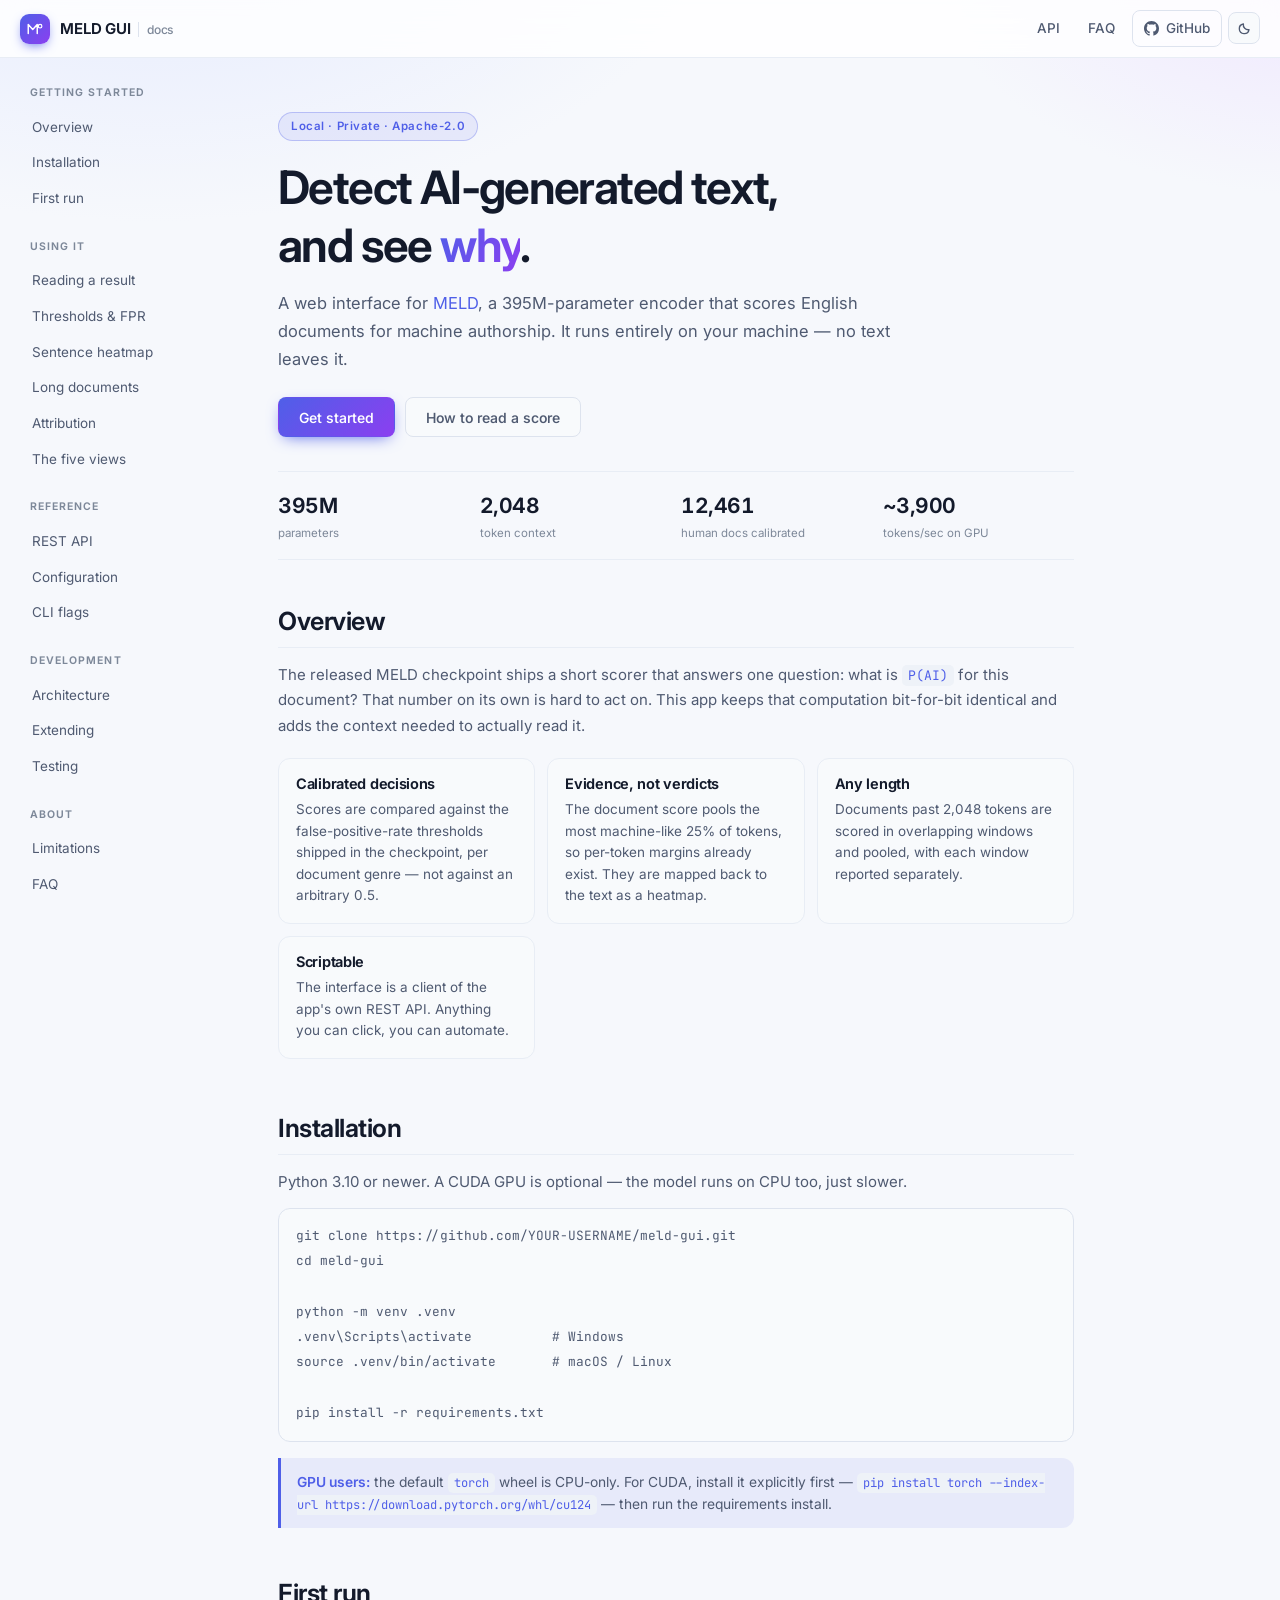
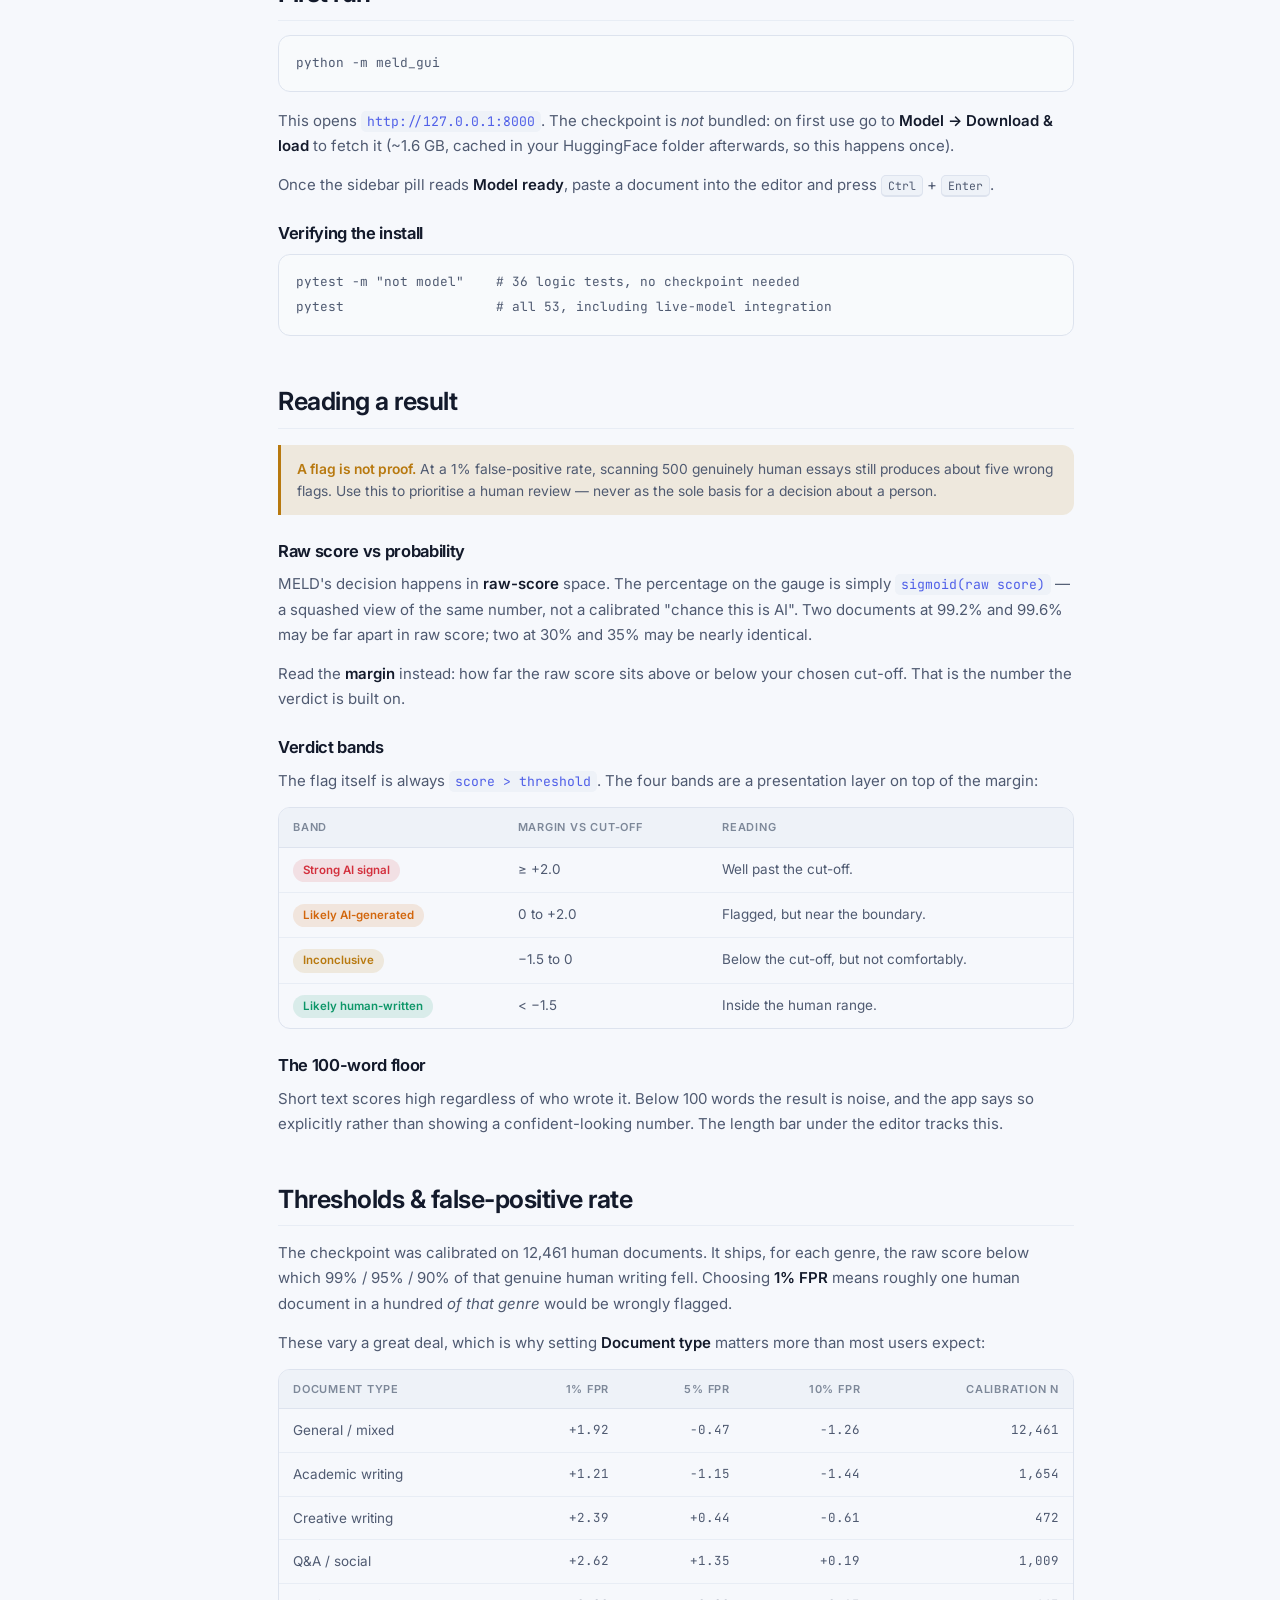
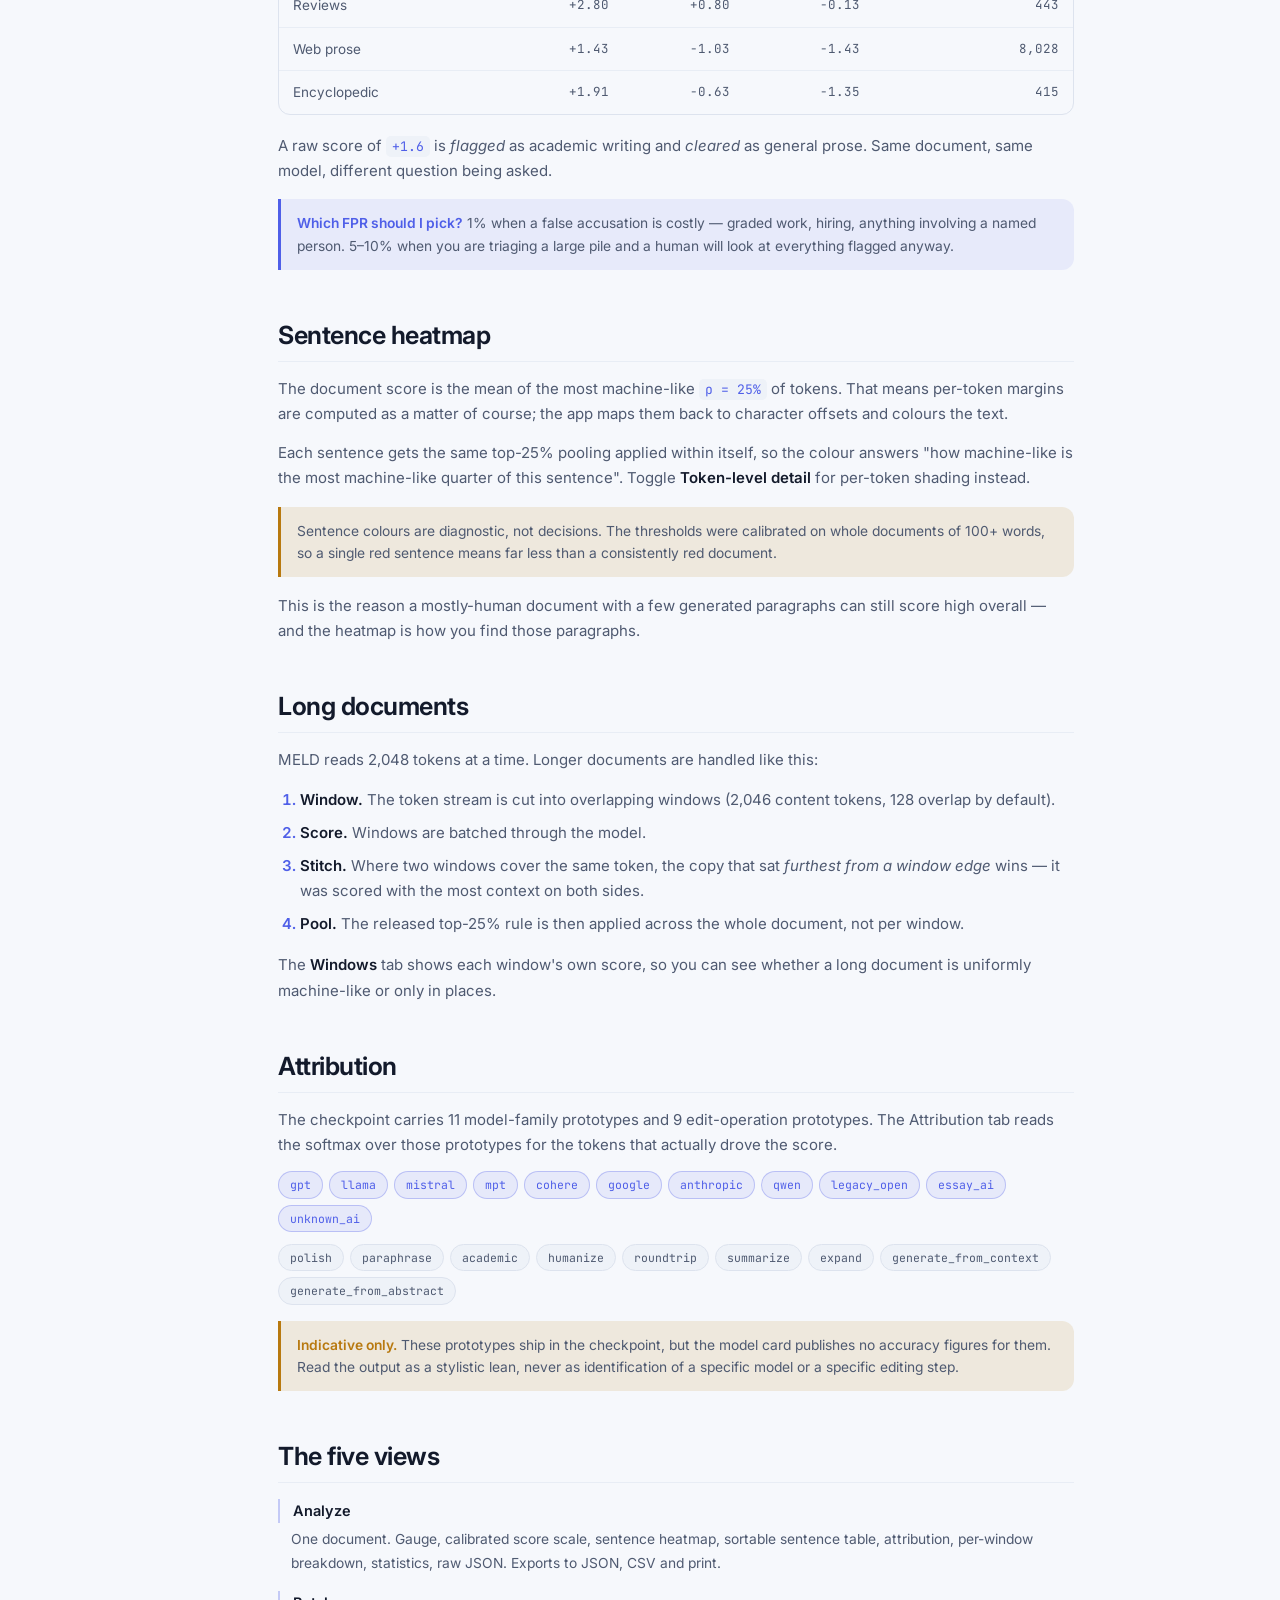
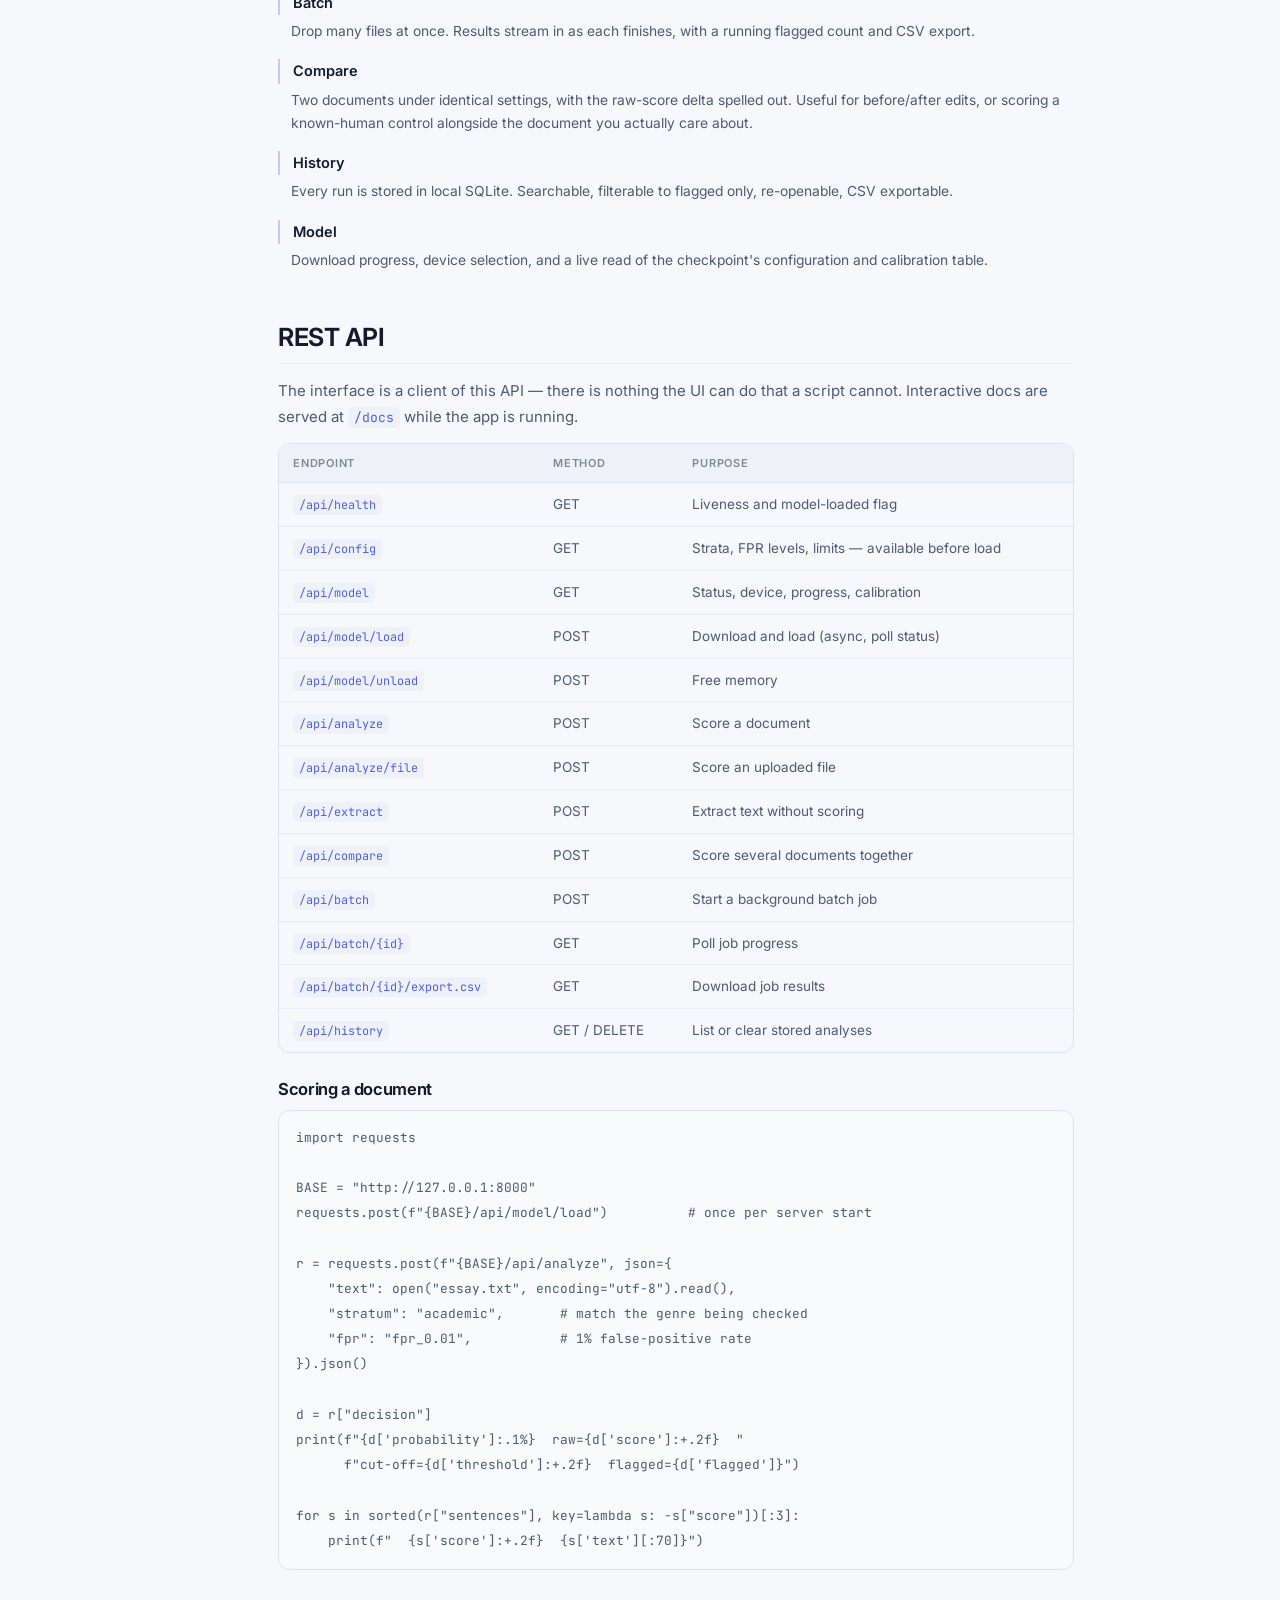
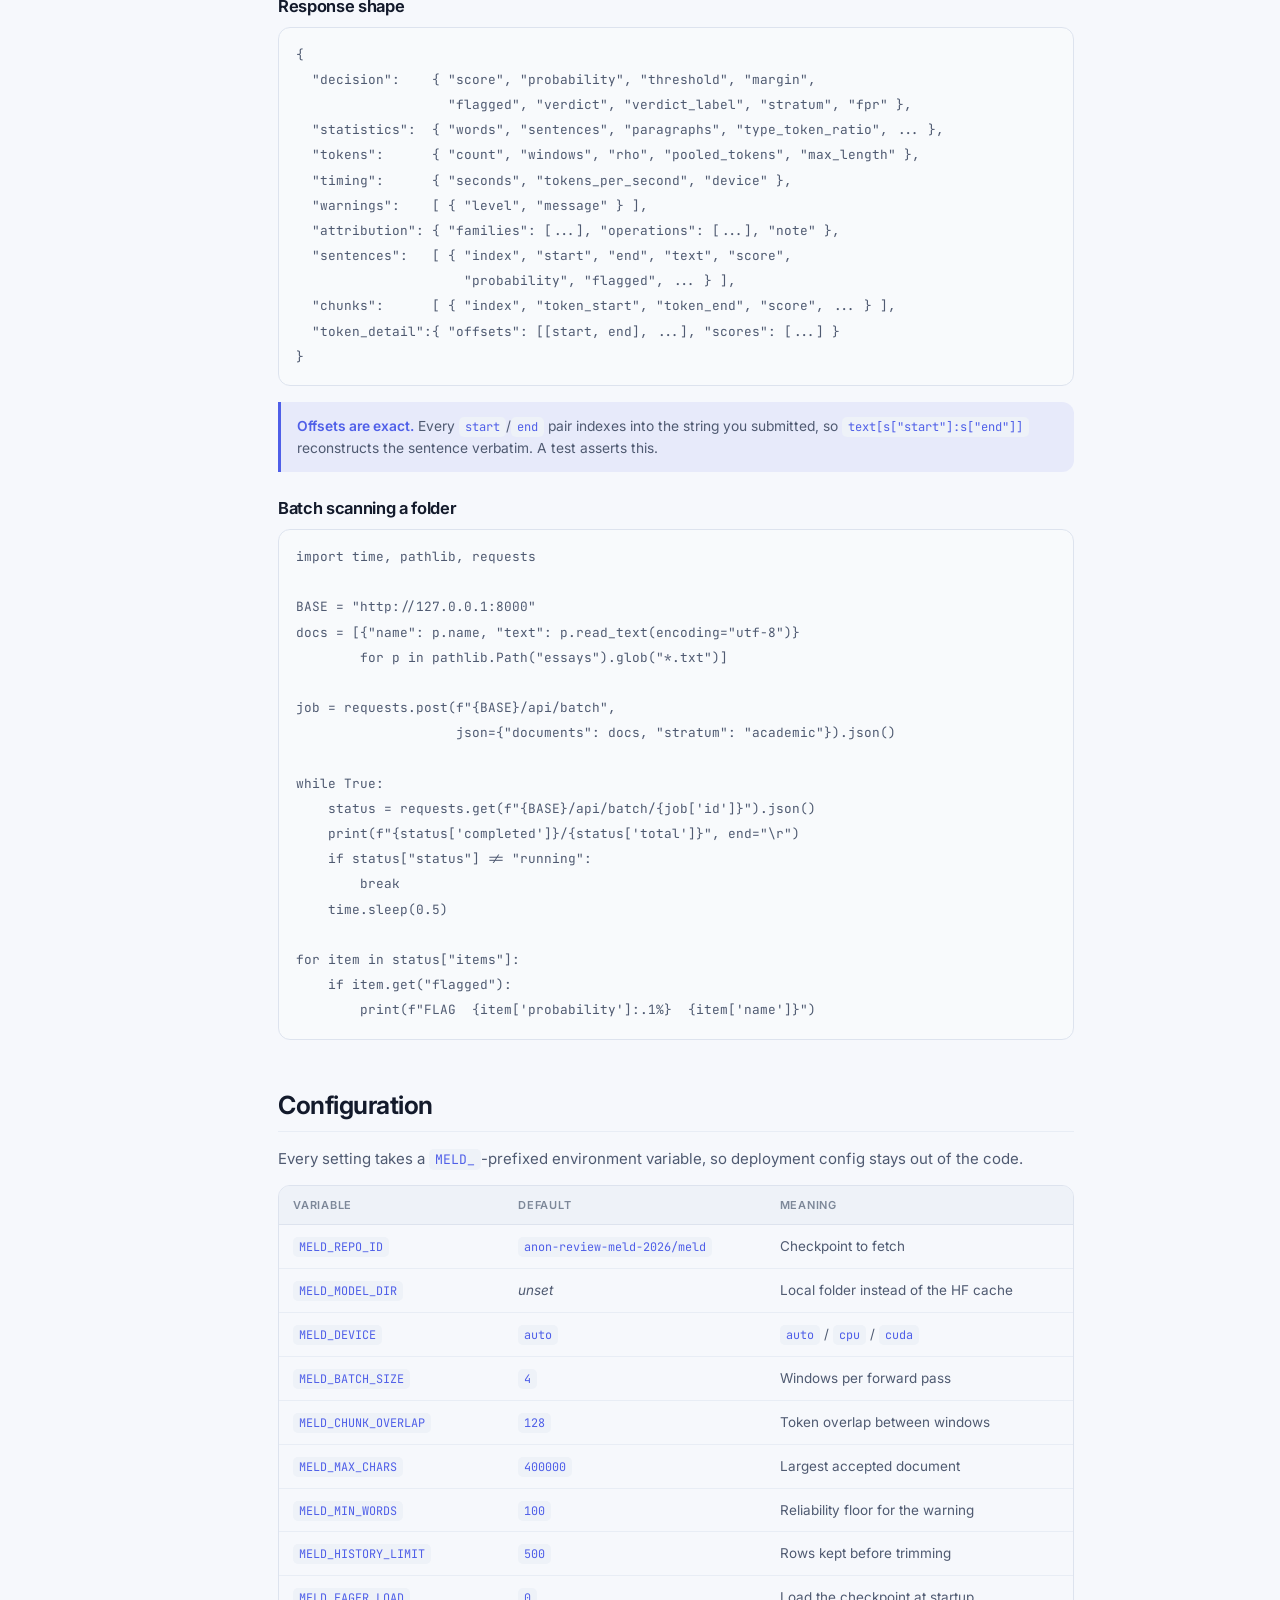
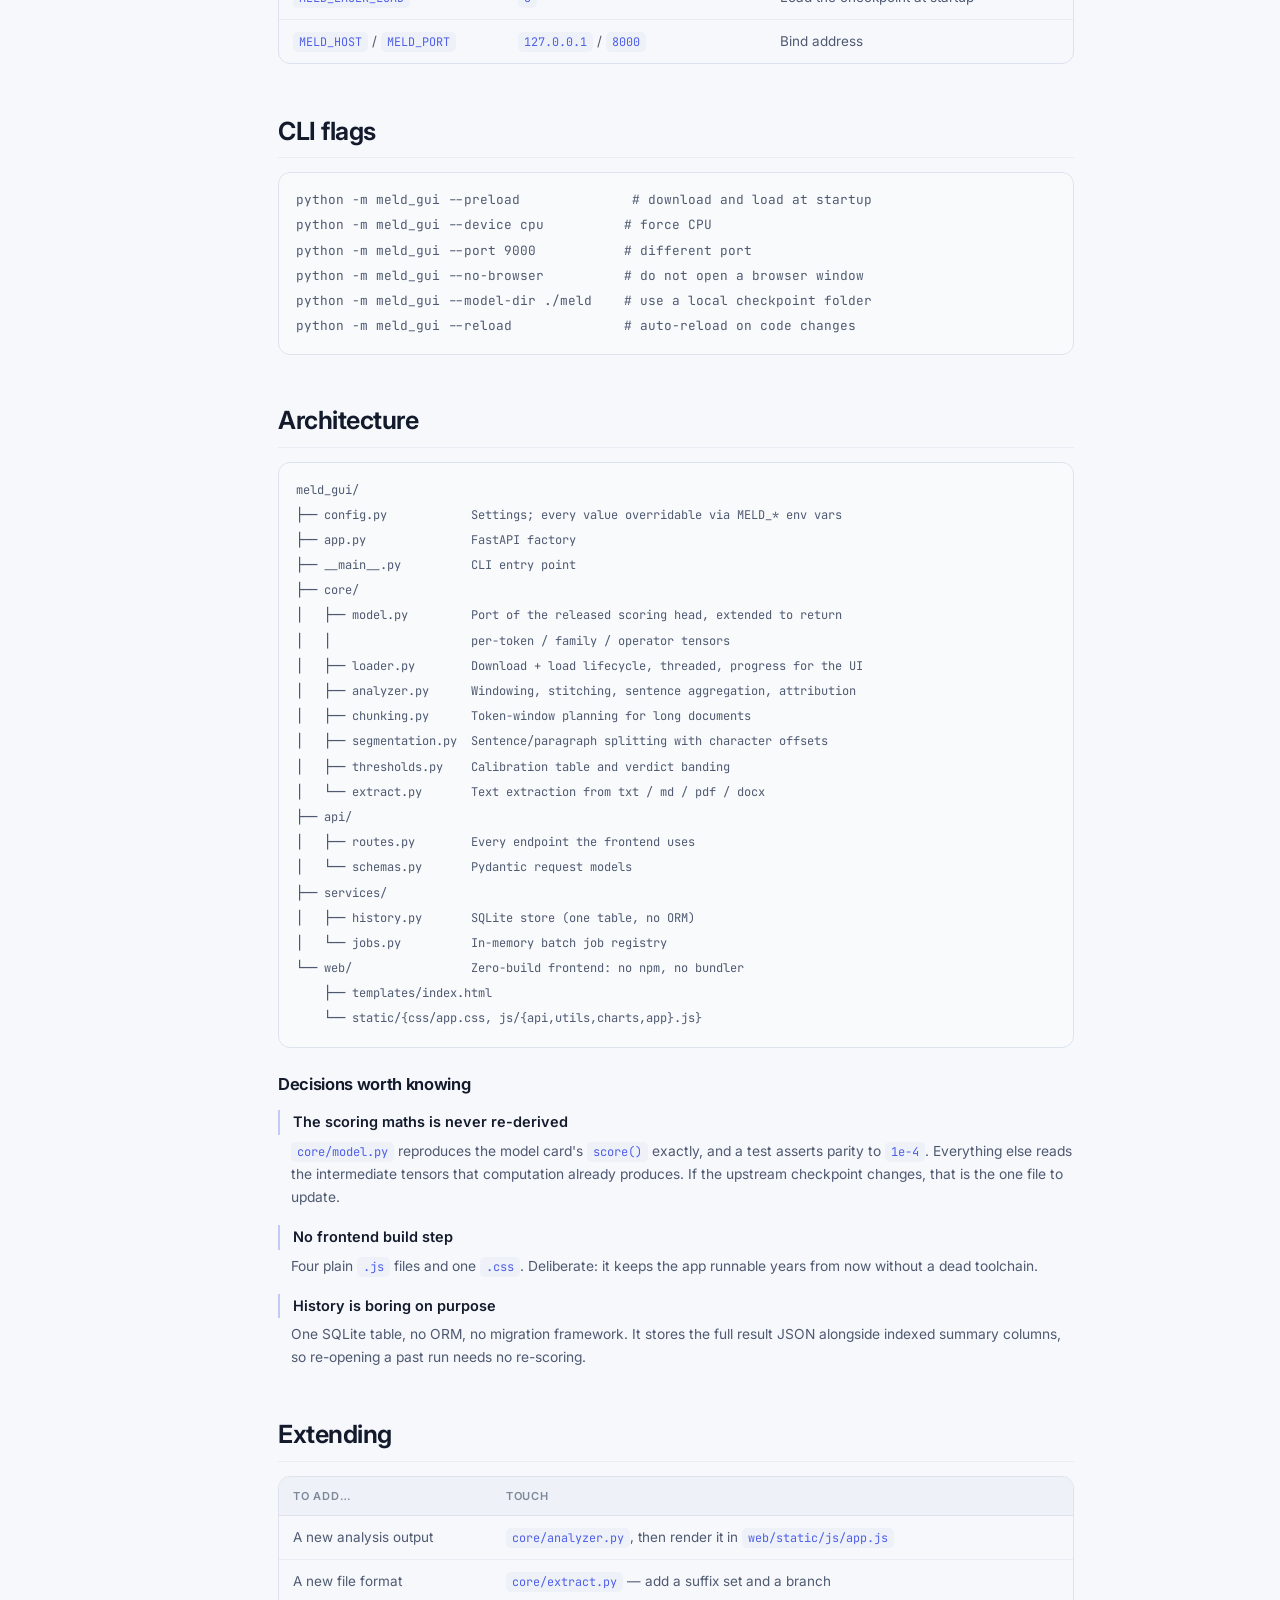
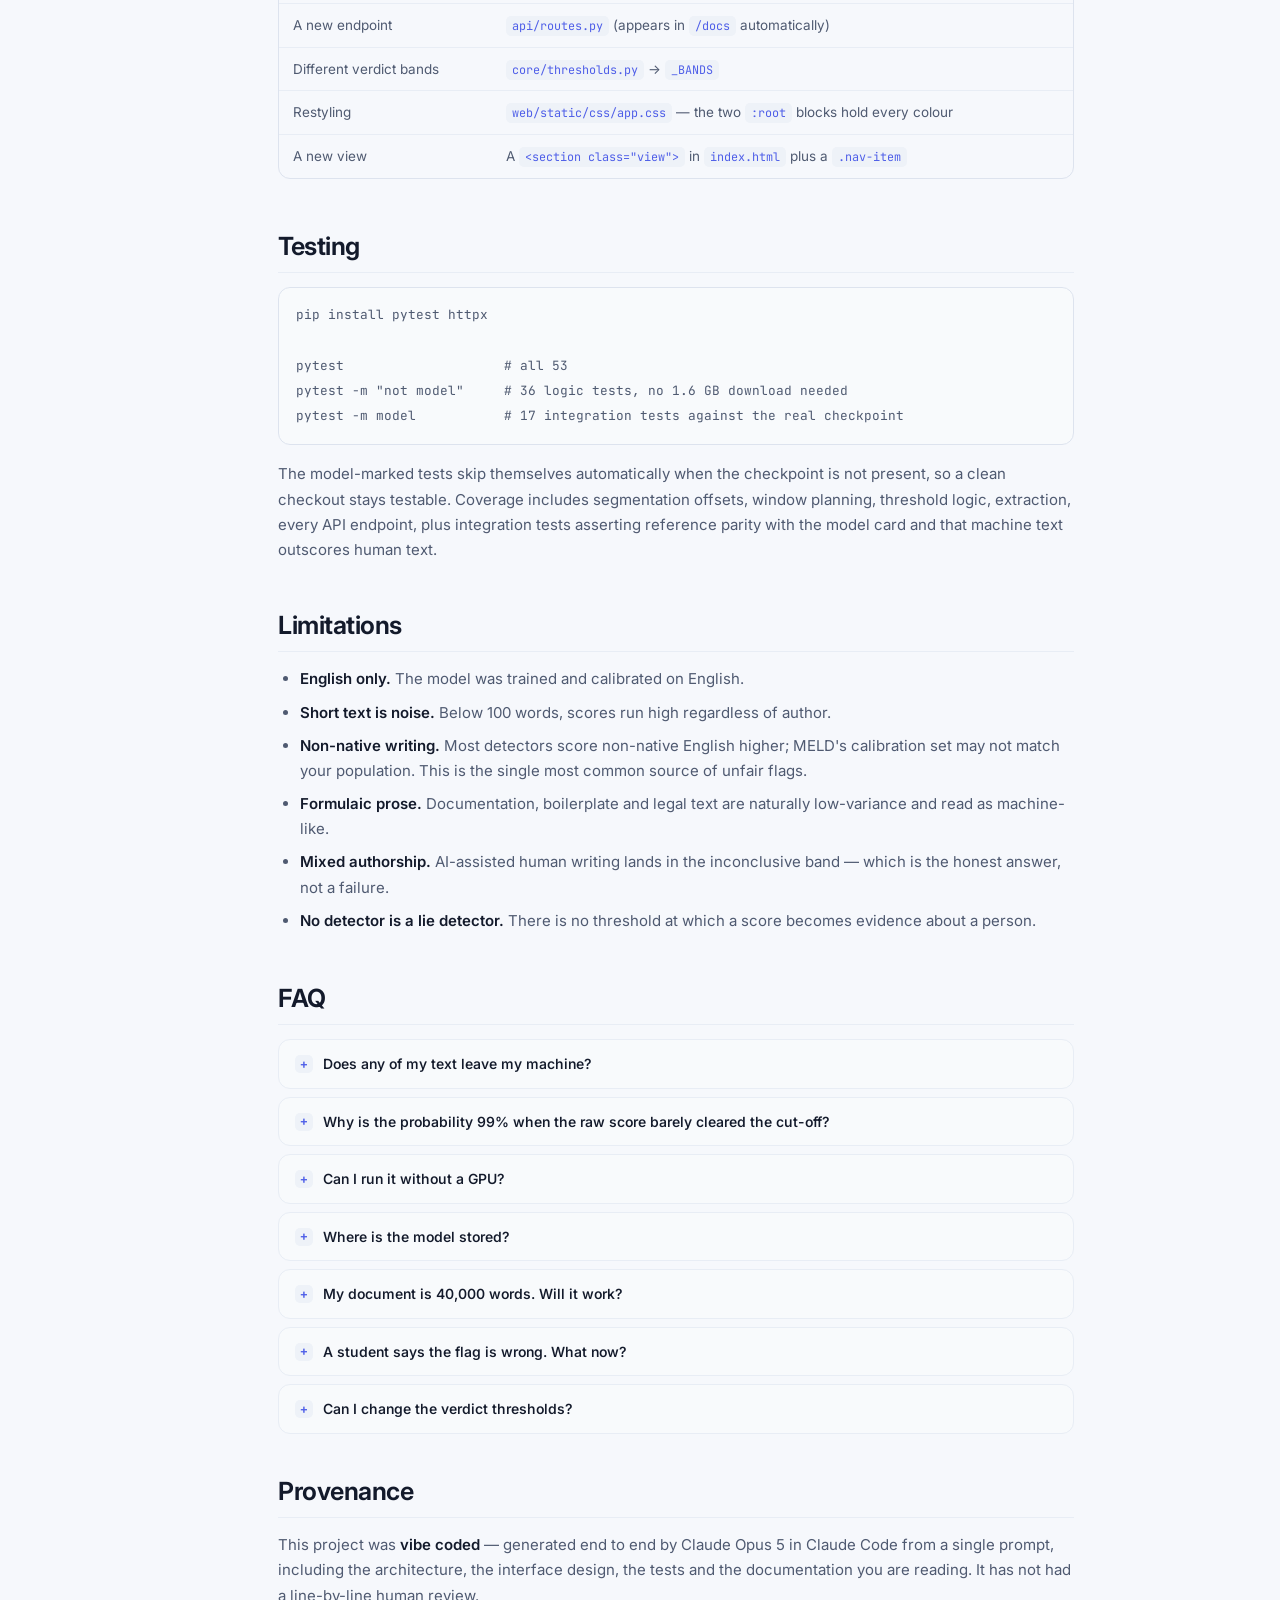
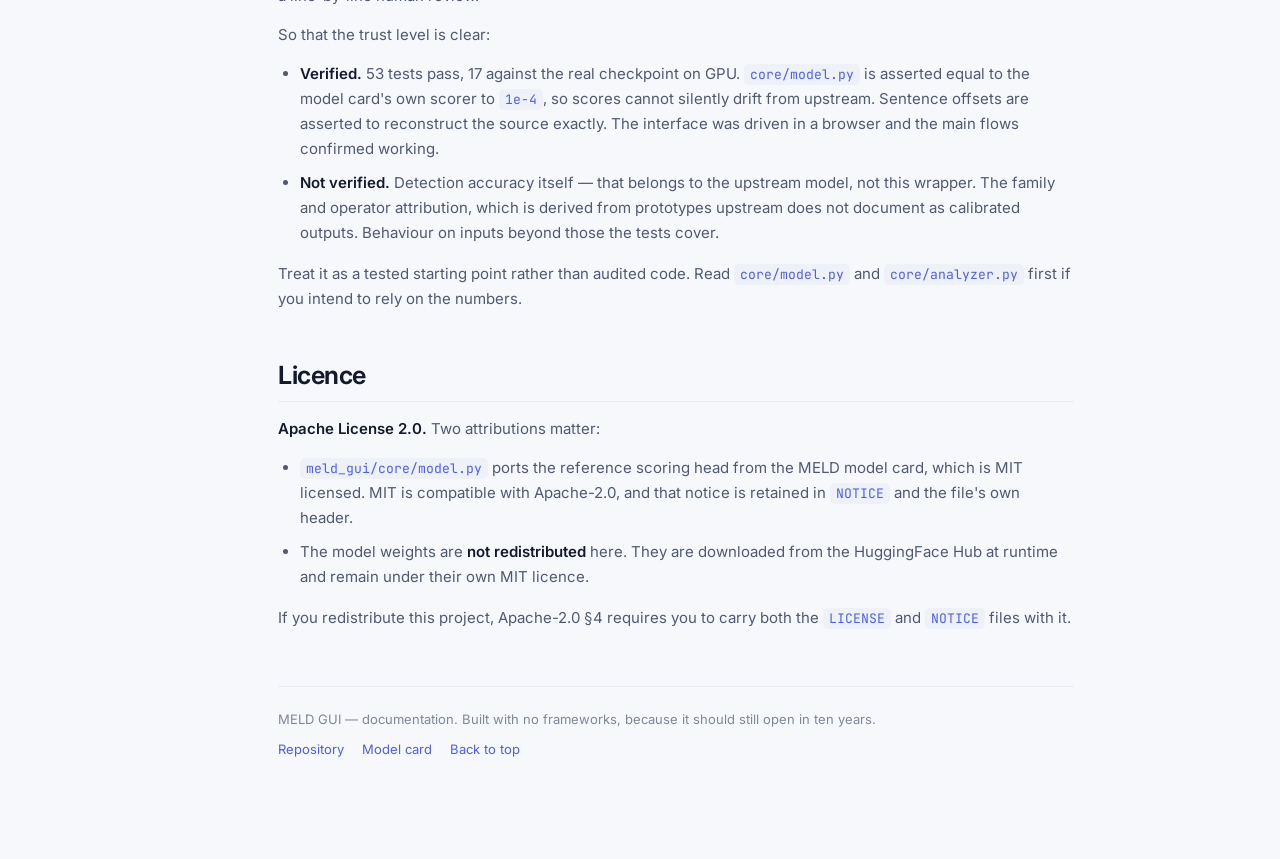
==== docs/index.html @ 81d08c48 "Added GitHub pages." ====
<!DOCTYPE html>
<html lang="en" data-theme="dark">
<head>
<meta charset="utf-8">
<meta name="viewport" content="width=device-width, initial-scale=1">
<title>MELD GUI — documentation</title>
<meta name="description" content="Documentation for MELD GUI, a local web interface for the MELD AI-generated text detector: calibrated thresholds, sentence heatmaps, batch scanning and a REST API.">
<meta property="og:title" content="MELD GUI — documentation">
<meta property="og:description" content="A local web interface for the MELD AI-generated text detector.">
<meta property="og:type" content="website">
<link rel="preconnect" href="https://fonts.googleapis.com">
<link rel="preconnect" href="https://fonts.gstatic.com" crossorigin>
<link href="https://fonts.googleapis.com/css2?family=Inter:wght@400;500;600;700&family=JetBrains+Mono:wght@400;500&display=swap" rel="stylesheet">
<link rel="stylesheet" href="assets/css/docs.css">
<link rel="icon" href="data:image/svg+xml,<svg xmlns='http://www.w3.org/2000/svg' viewBox='0 0 100 100'><text y='.9em' font-size='90'>&#129517;</text></svg>">
</head>
<body>

<a class="skip" href="#main">Skip to content</a>

<header class="topbar">
  <button class="burger" id="burger" aria-label="Toggle navigation">
    <svg viewBox="0 0 20 20"><path d="M3 6h14M3 10h14M3 14h14"/></svg>
  </button>
  <a class="logo" href="#top">
    <span class="logo-mark">
      <svg viewBox="0 0 32 32"><path d="M4 24V8l8 9 8-9v16" stroke-width="2.6"/><circle cx="25" cy="11" r="3.2" stroke-width="2.2"/></svg>
    </span>
    <span class="logo-text">MELD GUI<em>docs</em></span>
  </a>
  <div class="topbar-right">
    <a class="ghost-link" href="#api">API</a>
    <a class="ghost-link" href="#faq">FAQ</a>
    <a class="ghost-link repo" href="https://github.com/CoffeeMethod/meld-gui" target="_blank" rel="noopener">
      <svg viewBox="0 0 16 16" class="gh"><path d="M8 0C3.58 0 0 3.58 0 8c0 3.54 2.29 6.53 5.47 7.59.4.07.55-.17.55-.38 0-.19-.01-.82-.01-1.49-2.01.37-2.53-.49-2.69-.94-.09-.23-.48-.94-.82-1.13-.28-.15-.68-.52-.01-.53.63-.01 1.08.58 1.23.82.72 1.21 1.87.87 2.33.66.07-.52.28-.87.51-1.07-1.78-.2-3.64-.89-3.64-3.95 0-.87.31-1.59.82-2.15-.08-.2-.36-1.02.08-2.12 0 0 .67-.21 2.2.82.64-.18 1.32-.27 2-.27s1.36.09 2 .27c1.53-1.04 2.2-.82 2.2-.82.44 1.1.16 1.92.08 2.12.51.56.82 1.27.82 2.15 0 3.07-1.87 3.75-3.65 3.95.29.25.54.73.54 1.48 0 1.07-.01 1.93-.01 2.2 0 .21.15.46.55.38A8.01 8.01 0 0 0 16 8c0-4.42-3.58-8-8-8z"/></svg>
      GitHub
    </a>
    <button class="icon-btn" id="themeToggle" aria-label="Toggle theme">
      <svg viewBox="0 0 20 20"><path d="M16 11.5A6.5 6.5 0 0 1 8.5 4a6.5 6.5 0 1 0 7.5 7.5z"/></svg>
    </button>
  </div>
</header>

<div class="shell">

  <!-- ─────────────────────────── sidebar ─────────────────────────── -->
  <nav class="sidenav" id="sidenav" aria-label="Documentation">
    <div class="nav-group">
      <span class="nav-title">Getting started</span>
      <a href="#overview">Overview</a>
      <a href="#install">Installation</a>
      <a href="#first-run">First run</a>
    </div>
    <div class="nav-group">
      <span class="nav-title">Using it</span>
      <a href="#interpreting">Reading a result</a>
      <a href="#thresholds">Thresholds &amp; FPR</a>
      <a href="#heatmap">Sentence heatmap</a>
      <a href="#long-documents">Long documents</a>
      <a href="#attribution">Attribution</a>
      <a href="#views">The five views</a>
    </div>
    <div class="nav-group">
      <span class="nav-title">Reference</span>
      <a href="#api">REST API</a>
      <a href="#config">Configuration</a>
      <a href="#cli">CLI flags</a>
    </div>
    <div class="nav-group">
      <span class="nav-title">Development</span>
      <a href="#architecture">Architecture</a>
      <a href="#extending">Extending</a>
      <a href="#testing">Testing</a>
    </div>
    <div class="nav-group">
      <span class="nav-title">About</span>
      <a href="#limitations">Limitations</a>
      <a href="#faq">FAQ</a>
      <a href="#provenance">Provenance</a>
      <a href="#licence">Licence</a>
    </div>
  </nav>
  <div class="scrim" id="scrim"></div>

  <!-- ─────────────────────────── content ─────────────────────────── -->
  <main class="content" id="main">

    <section class="hero" id="top">
      <span class="eyebrow">Local · Private · Apache-2.0</span>
      <h1>Detect AI-generated text,<br>and see <em>why</em>.</h1>
      <p class="lede">
        A web interface for <a href="https://huggingface.co/anon-review-meld-2026/meld" target="_blank" rel="noopener">MELD</a>,
        a 395M-parameter encoder that scores English documents for machine authorship.
        It runs entirely on your machine — no text leaves it.
      </p>
      <div class="hero-actions">
        <a class="btn btn-primary" href="#install">Get started</a>
        <a class="btn btn-ghost" href="#interpreting">How to read a score</a>
      </div>
      <div class="hero-stats">
        <div><strong>395M</strong><span>parameters</span></div>
        <div><strong>2,048</strong><span>token context</span></div>
        <div><strong>12,461</strong><span>human docs calibrated</span></div>
        <div><strong>~3,900</strong><span>tokens/sec on GPU</span></div>
      </div>
    </section>

    <!-- OVERVIEW -->
    <section id="overview">
      <h2>Overview</h2>
      <p>
        The released MELD checkpoint ships a short scorer that answers one question:
        what is <code>P(AI)</code> for this document? That number on its own is hard to
        act on. This app keeps that computation bit-for-bit identical and adds the
        context needed to actually read it.
      </p>

      <div class="cards">
        <div class="card">
          <h3>Calibrated decisions</h3>
          <p>Scores are compared against the false-positive-rate thresholds shipped in
          the checkpoint, per document genre — not against an arbitrary 0.5.</p>
        </div>
        <div class="card">
          <h3>Evidence, not verdicts</h3>
          <p>The document score pools the most machine-like 25% of tokens, so per-token
          margins already exist. They are mapped back to the text as a heatmap.</p>
        </div>
        <div class="card">
          <h3>Any length</h3>
          <p>Documents past 2,048 tokens are scored in overlapping windows and pooled,
          with each window reported separately.</p>
        </div>
        <div class="card">
          <h3>Scriptable</h3>
          <p>The interface is a client of the app's own REST API. Anything you can click,
          you can automate.</p>
        </div>
      </div>
    </section>

    <!-- INSTALL -->
    <section id="install">
      <h2>Installation</h2>
      <p>Python 3.10 or newer. A CUDA GPU is optional — the model runs on CPU too, just
      slower.</p>

      <pre><code>git clone https://github.com/YOUR-USERNAME/meld-gui.git
cd meld-gui

python -m venv .venv
.venv\Scripts\activate          # Windows
source .venv/bin/activate       # macOS / Linux

pip install -r requirements.txt</code></pre>

      <div class="callout callout-info">
        <strong>GPU users:</strong> the default <code>torch</code> wheel is CPU-only.
        For CUDA, install it explicitly first —
        <code>pip install torch --index-url https://download.pytorch.org/whl/cu124</code>
        — then run the requirements install.
      </div>
    </section>

    <!-- FIRST RUN -->
    <section id="first-run">
      <h2>First run</h2>
      <pre><code>python -m meld_gui</code></pre>
      <p>
        This opens <code>http://127.0.0.1:8000</code>. The checkpoint is
        <em>not</em> bundled: on first use go to <strong>Model → Download &amp; load</strong>
        to fetch it (~1.6&nbsp;GB, cached in your HuggingFace folder afterwards, so this
        happens once).
      </p>
      <p>Once the sidebar pill reads <strong>Model ready</strong>, paste a document into
      the editor and press <kbd>Ctrl</kbd>&nbsp;+&nbsp;<kbd>Enter</kbd>.</p>

      <h3>Verifying the install</h3>
      <pre><code>pytest -m "not model"    # 36 logic tests, no checkpoint needed
pytest                   # all 53, including live-model integration</code></pre>
    </section>

    <!-- INTERPRETING -->
    <section id="interpreting">
      <h2>Reading a result</h2>

      <div class="callout callout-warn">
        <strong>A flag is not proof.</strong> At a 1% false-positive rate, scanning 500
        genuinely human essays still produces about five wrong flags. Use this to
        prioritise a human review — never as the sole basis for a decision about a person.
      </div>

      <h3>Raw score vs probability</h3>
      <p>
        MELD's decision happens in <strong>raw-score</strong> space. The percentage on the
        gauge is simply <code>sigmoid(raw score)</code> — a squashed view of the same
        number, not a calibrated "chance this is AI". Two documents at 99.2% and 99.6%
        may be far apart in raw score; two at 30% and 35% may be nearly identical.
      </p>
      <p>Read the <strong>margin</strong> instead: how far the raw score sits above or
      below your chosen cut-off. That is the number the verdict is built on.</p>

      <h3>Verdict bands</h3>
      <p>The flag itself is always <code>score &gt; threshold</code>. The four bands are a
      presentation layer on top of the margin:</p>
      <div class="table-wrap">
        <table>
          <thead><tr><th>Band</th><th>Margin vs cut-off</th><th>Reading</th></tr></thead>
          <tbody>
            <tr><td><span class="pill pill-ai">Strong AI signal</span></td><td>≥ +2.0</td><td>Well past the cut-off.</td></tr>
            <tr><td><span class="pill pill-likely">Likely AI-generated</span></td><td>0 to +2.0</td><td>Flagged, but near the boundary.</td></tr>
            <tr><td><span class="pill pill-uncertain">Inconclusive</span></td><td>−1.5 to 0</td><td>Below the cut-off, but not comfortably.</td></tr>
            <tr><td><span class="pill pill-human">Likely human-written</span></td><td>&lt; −1.5</td><td>Inside the human range.</td></tr>
          </tbody>
        </table>
      </div>

      <h3>The 100-word floor</h3>
      <p>
        Short text scores high regardless of who wrote it. Below 100 words the result is
        noise, and the app says so explicitly rather than showing a confident-looking
        number. The length bar under the editor tracks this.
      </p>
    </section>

    <!-- THRESHOLDS -->
    <section id="thresholds">
      <h2>Thresholds &amp; false-positive rate</h2>
      <p>
        The checkpoint was calibrated on 12,461 human documents. It ships, for each genre,
        the raw score below which 99% / 95% / 90% of that genuine human writing fell.
        Choosing <strong>1% FPR</strong> means roughly one human document in a hundred
        <em>of that genre</em> would be wrongly flagged.
      </p>
      <p>These vary a great deal, which is why setting <strong>Document type</strong>
      matters more than most users expect:</p>

      <div class="table-wrap">
        <table class="num">
          <thead><tr><th>Document type</th><th>1% FPR</th><th>5% FPR</th><th>10% FPR</th><th>Calibration n</th></tr></thead>
          <tbody>
            <tr><td>General / mixed</td><td>+1.92</td><td>−0.47</td><td>−1.26</td><td>12,461</td></tr>
            <tr><td>Academic writing</td><td>+1.21</td><td>−1.15</td><td>−1.44</td><td>1,654</td></tr>
            <tr><td>Creative writing</td><td>+2.39</td><td>+0.44</td><td>−0.61</td><td>472</td></tr>
            <tr><td>Q&amp;A / social</td><td>+2.62</td><td>+1.35</td><td>+0.19</td><td>1,009</td></tr>
            <tr><td>Reviews</td><td>+2.80</td><td>+0.80</td><td>−0.13</td><td>443</td></tr>
            <tr><td>Web prose</td><td>+1.43</td><td>−1.03</td><td>−1.43</td><td>8,028</td></tr>
            <tr><td>Encyclopedic</td><td>+1.91</td><td>−0.63</td><td>−1.35</td><td>415</td></tr>
          </tbody>
        </table>
      </div>

      <p>
        A raw score of <code>+1.6</code> is <em>flagged</em> as academic writing and
        <em>cleared</em> as general prose. Same document, same model, different question
        being asked.
      </p>

      <div class="callout callout-info">
        <strong>Which FPR should I pick?</strong> 1% when a false accusation is costly —
        graded work, hiring, anything involving a named person. 5–10% when you are
        triaging a large pile and a human will look at everything flagged anyway.
      </div>
    </section>

    <!-- HEATMAP -->
    <section id="heatmap">
      <h2>Sentence heatmap</h2>
      <p>
        The document score is the mean of the most machine-like <code>ρ = 25%</code> of
        tokens. That means per-token margins are computed as a matter of course; the app
        maps them back to character offsets and colours the text.
      </p>
      <p>
        Each sentence gets the same top-25% pooling applied within itself, so the colour
        answers "how machine-like is the most machine-like quarter of this sentence".
        Toggle <strong>Token-level detail</strong> for per-token shading instead.
      </p>
      <div class="callout callout-warn">
        Sentence colours are diagnostic, not decisions. The thresholds were calibrated on
        whole documents of 100+ words, so a single red sentence means far less than a
        consistently red document.
      </div>
      <p>This is the reason a mostly-human document with a few generated paragraphs can
      still score high overall — and the heatmap is how you find those paragraphs.</p>
    </section>

    <!-- LONG DOCUMENTS -->
    <section id="long-documents">
      <h2>Long documents</h2>
      <p>MELD reads 2,048 tokens at a time. Longer documents are handled like this:</p>
      <ol class="steps">
        <li><strong>Window.</strong> The token stream is cut into overlapping windows
            (2,046 content tokens, 128 overlap by default).</li>
        <li><strong>Score.</strong> Windows are batched through the model.</li>
        <li><strong>Stitch.</strong> Where two windows cover the same token, the copy that
            sat <em>furthest from a window edge</em> wins — it was scored with the most
            context on both sides.</li>
        <li><strong>Pool.</strong> The released top-25% rule is then applied across the
            whole document, not per window.</li>
      </ol>
      <p>The <strong>Windows</strong> tab shows each window's own score, so you can see
      whether a long document is uniformly machine-like or only in places.</p>
    </section>

    <!-- ATTRIBUTION -->
    <section id="attribution">
      <h2>Attribution</h2>
      <p>
        The checkpoint carries 11 model-family prototypes and 9 edit-operation prototypes.
        The Attribution tab reads the softmax over those prototypes for the tokens that
        actually drove the score.
      </p>
      <div class="chips">
        <span class="chip">gpt</span><span class="chip">llama</span><span class="chip">mistral</span>
        <span class="chip">mpt</span><span class="chip">cohere</span><span class="chip">google</span>
        <span class="chip">anthropic</span><span class="chip">qwen</span><span class="chip">legacy_open</span>
        <span class="chip">essay_ai</span><span class="chip">unknown_ai</span>
      </div>
      <div class="chips">
        <span class="chip alt">polish</span><span class="chip alt">paraphrase</span><span class="chip alt">academic</span>
        <span class="chip alt">humanize</span><span class="chip alt">roundtrip</span><span class="chip alt">summarize</span>
        <span class="chip alt">expand</span><span class="chip alt">generate_from_context</span>
        <span class="chip alt">generate_from_abstract</span>
      </div>
      <div class="callout callout-warn">
        <strong>Indicative only.</strong> These prototypes ship in the checkpoint, but the
        model card publishes no accuracy figures for them. Read the output as a stylistic
        lean, never as identification of a specific model or a specific editing step.
      </div>
    </section>

    <!-- VIEWS -->
    <section id="views">
      <h2>The five views</h2>
      <dl class="deflist">
        <dt>Analyze</dt>
        <dd>One document. Gauge, calibrated score scale, sentence heatmap, sortable
            sentence table, attribution, per-window breakdown, statistics, raw JSON.
            Exports to JSON, CSV and print.</dd>
        <dt>Batch</dt>
        <dd>Drop many files at once. Results stream in as each finishes, with a running
            flagged count and CSV export.</dd>
        <dt>Compare</dt>
        <dd>Two documents under identical settings, with the raw-score delta spelled out.
            Useful for before/after edits, or scoring a known-human control alongside the
            document you actually care about.</dd>
        <dt>History</dt>
        <dd>Every run is stored in local SQLite. Searchable, filterable to flagged only,
            re-openable, CSV exportable.</dd>
        <dt>Model</dt>
        <dd>Download progress, device selection, and a live read of the checkpoint's
            configuration and calibration table.</dd>
      </dl>
    </section>

    <!-- API -->
    <section id="api">
      <h2>REST API</h2>
      <p>
        The interface is a client of this API — there is nothing the UI can do that a
        script cannot. Interactive docs are served at <code>/docs</code> while the app is
        running.
      </p>

      <div class="table-wrap">
        <table>
          <thead><tr><th>Endpoint</th><th>Method</th><th>Purpose</th></tr></thead>
          <tbody>
            <tr><td><code>/api/health</code></td><td>GET</td><td>Liveness and model-loaded flag</td></tr>
            <tr><td><code>/api/config</code></td><td>GET</td><td>Strata, FPR levels, limits — available before load</td></tr>
            <tr><td><code>/api/model</code></td><td>GET</td><td>Status, device, progress, calibration</td></tr>
            <tr><td><code>/api/model/load</code></td><td>POST</td><td>Download and load (async, poll status)</td></tr>
            <tr><td><code>/api/model/unload</code></td><td>POST</td><td>Free memory</td></tr>
            <tr><td><code>/api/analyze</code></td><td>POST</td><td>Score a document</td></tr>
            <tr><td><code>/api/analyze/file</code></td><td>POST</td><td>Score an uploaded file</td></tr>
            <tr><td><code>/api/extract</code></td><td>POST</td><td>Extract text without scoring</td></tr>
            <tr><td><code>/api/compare</code></td><td>POST</td><td>Score several documents together</td></tr>
            <tr><td><code>/api/batch</code></td><td>POST</td><td>Start a background batch job</td></tr>
            <tr><td><code>/api/batch/{id}</code></td><td>GET</td><td>Poll job progress</td></tr>
            <tr><td><code>/api/batch/{id}/export.csv</code></td><td>GET</td><td>Download job results</td></tr>
            <tr><td><code>/api/history</code></td><td>GET / DELETE</td><td>List or clear stored analyses</td></tr>
          </tbody>
        </table>
      </div>

      <h3>Scoring a document</h3>
      <pre><code>import requests

BASE = "http://127.0.0.1:8000"
requests.post(f"{BASE}/api/model/load")          # once per server start

r = requests.post(f"{BASE}/api/analyze", json={
    "text": open("essay.txt", encoding="utf-8").read(),
    "stratum": "academic",       # match the genre being checked
    "fpr": "fpr_0.01",           # 1% false-positive rate
}).json()

d = r["decision"]
print(f"{d['probability']:.1%}  raw={d['score']:+.2f}  "
      f"cut-off={d['threshold']:+.2f}  flagged={d['flagged']}")

for s in sorted(r["sentences"], key=lambda s: -s["score"])[:3]:
    print(f"  {s['score']:+.2f}  {s['text'][:70]}")</code></pre>

      <h3>Response shape</h3>
      <pre><code>{
  "decision":    { "score", "probability", "threshold", "margin",
                   "flagged", "verdict", "verdict_label", "stratum", "fpr" },
  "statistics":  { "words", "sentences", "paragraphs", "type_token_ratio", ... },
  "tokens":      { "count", "windows", "rho", "pooled_tokens", "max_length" },
  "timing":      { "seconds", "tokens_per_second", "device" },
  "warnings":    [ { "level", "message" } ],
  "attribution": { "families": [...], "operations": [...], "note" },
  "sentences":   [ { "index", "start", "end", "text", "score",
                     "probability", "flagged", ... } ],
  "chunks":      [ { "index", "token_start", "token_end", "score", ... } ],
  "token_detail":{ "offsets": [[start, end], ...], "scores": [...] }
}</code></pre>

      <div class="callout callout-info">
        <strong>Offsets are exact.</strong> Every <code>start</code>/<code>end</code> pair
        indexes into the string you submitted, so
        <code>text[s["start"]:s["end"]]</code> reconstructs the sentence verbatim. A test
        asserts this.
      </div>

      <h3>Batch scanning a folder</h3>
      <pre><code>import time, pathlib, requests

BASE = "http://127.0.0.1:8000"
docs = [{"name": p.name, "text": p.read_text(encoding="utf-8")}
        for p in pathlib.Path("essays").glob("*.txt")]

job = requests.post(f"{BASE}/api/batch",
                    json={"documents": docs, "stratum": "academic"}).json()

while True:
    status = requests.get(f"{BASE}/api/batch/{job['id']}").json()
    print(f"{status['completed']}/{status['total']}", end="\r")
    if status["status"] != "running":
        break
    time.sleep(0.5)

for item in status["items"]:
    if item.get("flagged"):
        print(f"FLAG  {item['probability']:.1%}  {item['name']}")</code></pre>
    </section>

    <!-- CONFIG -->
    <section id="config">
      <h2>Configuration</h2>
      <p>Every setting takes a <code>MELD_</code>-prefixed environment variable, so
      deployment config stays out of the code.</p>
      <div class="table-wrap">
        <table>
          <thead><tr><th>Variable</th><th>Default</th><th>Meaning</th></tr></thead>
          <tbody>
            <tr><td><code>MELD_REPO_ID</code></td><td><code>anon-review-meld-2026/meld</code></td><td>Checkpoint to fetch</td></tr>
            <tr><td><code>MELD_MODEL_DIR</code></td><td><em>unset</em></td><td>Local folder instead of the HF cache</td></tr>
            <tr><td><code>MELD_DEVICE</code></td><td><code>auto</code></td><td><code>auto</code> / <code>cpu</code> / <code>cuda</code></td></tr>
            <tr><td><code>MELD_BATCH_SIZE</code></td><td><code>4</code></td><td>Windows per forward pass</td></tr>
            <tr><td><code>MELD_CHUNK_OVERLAP</code></td><td><code>128</code></td><td>Token overlap between windows</td></tr>
            <tr><td><code>MELD_MAX_CHARS</code></td><td><code>400000</code></td><td>Largest accepted document</td></tr>
            <tr><td><code>MELD_MIN_WORDS</code></td><td><code>100</code></td><td>Reliability floor for the warning</td></tr>
            <tr><td><code>MELD_HISTORY_LIMIT</code></td><td><code>500</code></td><td>Rows kept before trimming</td></tr>
            <tr><td><code>MELD_EAGER_LOAD</code></td><td><code>0</code></td><td>Load the checkpoint at startup</td></tr>
            <tr><td><code>MELD_HOST</code> / <code>MELD_PORT</code></td><td><code>127.0.0.1</code> / <code>8000</code></td><td>Bind address</td></tr>
          </tbody>
        </table>
      </div>
    </section>

    <!-- CLI -->
    <section id="cli">
      <h2>CLI flags</h2>
      <pre><code>python -m meld_gui --preload              # download and load at startup
python -m meld_gui --device cpu          # force CPU
python -m meld_gui --port 9000           # different port
python -m meld_gui --no-browser          # do not open a browser window
python -m meld_gui --model-dir ./meld    # use a local checkpoint folder
python -m meld_gui --reload              # auto-reload on code changes</code></pre>
    </section>

    <!-- ARCHITECTURE -->
    <section id="architecture">
      <h2>Architecture</h2>
      <pre class="tree"><code>meld_gui/
├── config.py            Settings; every value overridable via MELD_* env vars
├── app.py               FastAPI factory
├── __main__.py          CLI entry point
├── core/
│   ├── model.py         Port of the released scoring head, extended to return
│   │                    per-token / family / operator tensors
│   ├── loader.py        Download + load lifecycle, threaded, progress for the UI
│   ├── analyzer.py      Windowing, stitching, sentence aggregation, attribution
│   ├── chunking.py      Token-window planning for long documents
│   ├── segmentation.py  Sentence/paragraph splitting with character offsets
│   ├── thresholds.py    Calibration table and verdict banding
│   └── extract.py       Text extraction from txt / md / pdf / docx
├── api/
│   ├── routes.py        Every endpoint the frontend uses
│   └── schemas.py       Pydantic request models
├── services/
│   ├── history.py       SQLite store (one table, no ORM)
│   └── jobs.py          In-memory batch job registry
└── web/                 Zero-build frontend: no npm, no bundler
    ├── templates/index.html
    └── static/{css/app.css, js/{api,utils,charts,app}.js}</code></pre>

      <h3>Decisions worth knowing</h3>
      <dl class="deflist">
        <dt>The scoring maths is never re-derived</dt>
        <dd><code>core/model.py</code> reproduces the model card's <code>score()</code>
            exactly, and a test asserts parity to <code>1e-4</code>. Everything else reads
            the intermediate tensors that computation already produces. If the upstream
            checkpoint changes, that is the one file to update.</dd>
        <dt>No frontend build step</dt>
        <dd>Four plain <code>.js</code> files and one <code>.css</code>. Deliberate: it
            keeps the app runnable years from now without a dead toolchain.</dd>
        <dt>History is boring on purpose</dt>
        <dd>One SQLite table, no ORM, no migration framework. It stores the full result
            JSON alongside indexed summary columns, so re-opening a past run needs no
            re-scoring.</dd>
      </dl>
    </section>

    <!-- EXTENDING -->
    <section id="extending">
      <h2>Extending</h2>
      <div class="table-wrap">
        <table>
          <thead><tr><th>To add…</th><th>Touch</th></tr></thead>
          <tbody>
            <tr><td>A new analysis output</td><td><code>core/analyzer.py</code>, then render it in <code>web/static/js/app.js</code></td></tr>
            <tr><td>A new file format</td><td><code>core/extract.py</code> — add a suffix set and a branch</td></tr>
            <tr><td>A new endpoint</td><td><code>api/routes.py</code> (appears in <code>/docs</code> automatically)</td></tr>
            <tr><td>Different verdict bands</td><td><code>core/thresholds.py</code> → <code>_BANDS</code></td></tr>
            <tr><td>Restyling</td><td><code>web/static/css/app.css</code> — the two <code>:root</code> blocks hold every colour</td></tr>
            <tr><td>A new view</td><td>A <code>&lt;section class="view"&gt;</code> in <code>index.html</code> plus a <code>.nav-item</code></td></tr>
          </tbody>
        </table>
      </div>
    </section>

    <!-- TESTING -->
    <section id="testing">
      <h2>Testing</h2>
      <pre><code>pip install pytest httpx

pytest                    # all 53
pytest -m "not model"     # 36 logic tests, no 1.6 GB download needed
pytest -m model           # 17 integration tests against the real checkpoint</code></pre>
      <p>The model-marked tests skip themselves automatically when the checkpoint is not
      present, so a clean checkout stays testable. Coverage includes segmentation offsets,
      window planning, threshold logic, extraction, every API endpoint, plus integration
      tests asserting reference parity with the model card and that machine text outscores
      human text.</p>
    </section>

    <!-- LIMITATIONS -->
    <section id="limitations">
      <h2>Limitations</h2>
      <ul class="bullets">
        <li><strong>English only.</strong> The model was trained and calibrated on English.</li>
        <li><strong>Short text is noise.</strong> Below 100 words, scores run high
            regardless of author.</li>
        <li><strong>Non-native writing.</strong> Most detectors score non-native English
            higher; MELD's calibration set may not match your population. This is the
            single most common source of unfair flags.</li>
        <li><strong>Formulaic prose.</strong> Documentation, boilerplate and legal text are
            naturally low-variance and read as machine-like.</li>
        <li><strong>Mixed authorship.</strong> AI-assisted human writing lands in the
            inconclusive band — which is the honest answer, not a failure.</li>
        <li><strong>No detector is a lie detector.</strong> There is no threshold at which
            a score becomes evidence about a person.</li>
      </ul>
    </section>

    <!-- FAQ -->
    <section id="faq">
      <h2>FAQ</h2>
      <details><summary>Does any of my text leave my machine?</summary>
        <p>No. The only network request the app makes is downloading the checkpoint from
        HuggingFace on first run. Analysis is local, and history is a SQLite file in
        <code>data/</code>.</p></details>

      <details><summary>Why is the probability 99% when the raw score barely cleared the cut-off?</summary>
        <p>Because probability is <code>sigmoid(raw score)</code>, which saturates fast.
        A raw score of +5 and +9 both read as "99-point-something percent". Use the margin
        column instead — it is the number that carries information near the boundary.</p></details>

      <details><summary>Can I run it without a GPU?</summary>
        <p>Yes. Pass <code>--device cpu</code> or just let it auto-detect. Expect roughly
        an order of magnitude slower, which for a single document is still a couple of
        seconds.</p></details>

      <details><summary>Where is the model stored?</summary>
        <p>Your HuggingFace cache — typically <code>~/.cache/huggingface/hub</code> — so it
        is shared with any other tool using the same checkpoint. Point
        <code>MELD_MODEL_DIR</code> at a folder to override.</p></details>

      <details><summary>My document is 40,000 words. Will it work?</summary>
        <p>Yes, in overlapping windows. The default character cap is 400,000; raise
        <code>MELD_MAX_CHARS</code> if you need more. Check the Windows tab — a long
        document is often not uniform.</p></details>

      <details><summary>A student says the flag is wrong. What now?</summary>
        <p>Take that seriously. At 1% FPR you should <em>expect</em> false flags at a rate
        of about one per hundred human documents, and higher for non-native writers. The
        heatmap and per-window scores exist to support a conversation, not to close one.
        A detector score is not evidence on its own.</p></details>

      <details><summary>Can I change the verdict thresholds?</summary>
        <p>The calibrated cut-offs come from the checkpoint and should not be invented.
        The presentational bands are yours to adjust in
        <code>core/thresholds.py</code> → <code>_BANDS</code>.</p></details>
    </section>

    <!-- PROVENANCE -->
    <section id="provenance">
      <h2>Provenance</h2>
      <p>
        This project was <strong>vibe coded</strong> — generated end to end by Claude
        Opus 5 in Claude Code from a single prompt, including the architecture, the
        interface design, the tests and the documentation you are reading. It has not had
        a line-by-line human review.
      </p>
      <p>So that the trust level is clear:</p>
      <ul class="bullets">
        <li><strong>Verified.</strong> 53 tests pass, 17 against the real checkpoint on
            GPU. <code>core/model.py</code> is asserted equal to the model card's own
            scorer to <code>1e-4</code>, so scores cannot silently drift from upstream.
            Sentence offsets are asserted to reconstruct the source exactly. The interface
            was driven in a browser and the main flows confirmed working.</li>
        <li><strong>Not verified.</strong> Detection accuracy itself — that belongs to the
            upstream model, not this wrapper. The family and operator attribution, which
            is derived from prototypes upstream does not document as calibrated outputs.
            Behaviour on inputs beyond those the tests cover.</li>
      </ul>
      <p>Treat it as a tested starting point rather than audited code. Read
      <code>core/model.py</code> and <code>core/analyzer.py</code> first if you intend to
      rely on the numbers.</p>
    </section>

    <!-- LICENCE -->
    <section id="licence">
      <h2>Licence</h2>
      <p><strong>Apache License 2.0.</strong> Two attributions matter:</p>
      <ul class="bullets">
        <li><code>meld_gui/core/model.py</code> ports the reference scoring head from the
            MELD model card, which is MIT licensed. MIT is compatible with Apache-2.0, and
            that notice is retained in <code>NOTICE</code> and the file's own header.</li>
        <li>The model weights are <strong>not redistributed</strong> here. They are
            downloaded from the HuggingFace Hub at runtime and remain under their own MIT
            licence.</li>
      </ul>
      <p>If you redistribute this project, Apache-2.0 §4 requires you to carry both the
      <code>LICENSE</code> and <code>NOTICE</code> files with it.</p>
    </section>

    <footer class="foot">
      <p>MELD GUI — documentation. Built with no frameworks, because it should still open
      in ten years.</p>
      <p class="foot-links">
        <a href="https://github.com/YOUR-USERNAME/meld-gui" target="_blank" rel="noopener">Repository</a>
        <a href="https://huggingface.co/anon-review-meld-2026/meld" target="_blank" rel="noopener">Model card</a>
        <a href="#top">Back to top</a>
      </p>
    </footer>

  </main>
</div>

<script src="assets/js/docs.js"></script>
</body>
</html>
---- docs/assets/css/docs.css ----
/* ==========================================================================
   MELD GUI — documentation site
   Shares the application's colour tokens so the docs and the product read as
   one thing. Dark-first, with a full light theme.
   ========================================================================== */

:root {
  --bg:          #0a0d14;
  --bg-grad:     radial-gradient(1100px 620px at 15% -12%, #1a2340 0%, transparent 58%),
                 radial-gradient(820px 520px at 102% -6%, #17203a 0%, transparent 52%);
  --surface:     #111725;
  --surface-2:   #161d2e;
  --surface-3:   #1c2437;
  --border:      #232c42;
  --border-soft: #1b2334;

  --text:        #e8edf7;
  --text-dim:    #9aa8c2;
  --text-faint:  #6b7995;

  --accent:      #7c8cff;
  --accent-2:    #a855f7;
  --accent-soft: rgba(124, 140, 255, .13);
  --accent-line: rgba(124, 140, 255, .38);

  --human:      #22c08a;
  --uncertain:  #f0b429;
  --likely:     #fb8b3c;
  --ai:         #f4525f;
  --human-soft:     rgba(34, 192, 138, .15);
  --uncertain-soft: rgba(240, 180, 41, .15);
  --likely-soft:    rgba(251, 139, 60, .15);
  --ai-soft:        rgba(244, 82, 95, .15);

  --shadow:    0 8px 26px -10px rgba(0,0,0,.6);
  --shadow-lg: 0 24px 60px -22px rgba(0,0,0,.75);

  --r-sm: 8px;
  --r:    12px;
  --r-lg: 18px;

  --sans: 'Inter', ui-sans-serif, system-ui, -apple-system, 'Segoe UI', Roboto, sans-serif;
  --mono: 'JetBrains Mono', ui-monospace, SFMono-Regular, Menlo, Consolas, monospace;

  --nav-w: 246px;
  --top-h: 58px;
  --ease: cubic-bezier(.4, 0, .2, 1);
}

[data-theme="light"] {
  --bg:          #f6f8fc;
  --bg-grad:     radial-gradient(1000px 600px at 12% -14%, #e3e9ff 0%, transparent 58%),
                 radial-gradient(760px 480px at 103% -6%, #eee5ff 0%, transparent 52%);
  --surface:     #ffffff;
  --surface-2:   #f8fafc;
  --surface-3:   #eef2f8;
  --border:      #dde3ee;
  --border-soft: #e8edf5;

  --text:        #131a2b;
  --text-dim:    #4f5a71;
  --text-faint:  #7d8899;

  --accent:      #4f5fe8;
  --accent-2:    #8b3ff0;
  --accent-soft: rgba(79, 95, 232, .09);
  --accent-line: rgba(79, 95, 232, .30);

  --human:      #0d9668;
  --uncertain:  #b8790f;
  --likely:     #d2660c;
  --ai:         #d3303d;
  --human-soft:     rgba(13, 150, 104, .12);
  --uncertain-soft: rgba(184, 121, 15, .13);
  --likely-soft:    rgba(210, 102, 12, .13);
  --ai-soft:        rgba(211, 48, 61, .12);

  --shadow:    0 8px 24px -12px rgba(16,24,40,.20);
  --shadow-lg: 0 22px 54px -24px rgba(16,24,40,.26);
}

/* ------------------------------------------------------------------ reset */
*, *::before, *::after { box-sizing: border-box; }
[hidden] { display: none !important; }

html { scroll-behavior: smooth; scroll-padding-top: calc(var(--top-h) + 18px); }

body {
  margin: 0;
  font-family: var(--sans);
  font-size: 15px;
  line-height: 1.68;
  color: var(--text);
  background: var(--bg);
  background-image: var(--bg-grad);
  background-attachment: fixed;
  -webkit-font-smoothing: antialiased;
}

h1, h2, h3 { margin: 0; font-weight: 650; letter-spacing: -.02em; line-height: 1.25; }
p { margin: 0 0 14px; }
a { color: var(--accent); text-decoration: none; }
a:hover { text-decoration: underline; }
button { font: inherit; color: inherit; background: none; border: none; cursor: pointer; }
svg { fill: none; stroke: currentColor; stroke-width: 1.8; stroke-linecap: round; stroke-linejoin: round; }

::-webkit-scrollbar { width: 10px; height: 10px; }
::-webkit-scrollbar-thumb { background: var(--border); border-radius: 6px; border: 2px solid transparent; background-clip: padding-box; }
::-webkit-scrollbar-thumb:hover { background: var(--text-faint); background-clip: padding-box; }

.skip {
  position: absolute; left: -9999px; top: 8px; z-index: 200;
  padding: 8px 14px; border-radius: var(--r-sm);
  background: var(--accent); color: #fff;
}
.skip:focus { left: 12px; }

/* ----------------------------------------------------------------- topbar */
.topbar {
  position: sticky; top: 0; z-index: 60;
  height: var(--top-h);
  display: flex; align-items: center; gap: 14px;
  padding: 0 20px;
  border-bottom: 1px solid var(--border-soft);
  background: color-mix(in srgb, var(--surface) 82%, transparent);
  backdrop-filter: blur(14px);
}

.burger { display: none; width: 34px; height: 34px; place-items: center;
  border: 1px solid var(--border); border-radius: var(--r-sm); color: var(--text-dim); }
.burger svg { width: 17px; height: 17px; }

.logo { display: flex; align-items: center; gap: 10px; color: var(--text); }
.logo:hover { text-decoration: none; }
.logo-mark {
  width: 30px; height: 30px; display: grid; place-items: center;
  border-radius: 9px; color: #fff;
  background: linear-gradient(135deg, var(--accent), var(--accent-2));
  box-shadow: 0 4px 12px -4px var(--accent);
}
.logo-mark svg { width: 18px; height: 18px; }
.logo-text { font-weight: 650; font-size: 15px; letter-spacing: -.01em; }
.logo-text em {
  font-style: normal; font-weight: 500; font-size: 12px;
  color: var(--text-faint); margin-left: 7px;
  padding-left: 8px; border-left: 1px solid var(--border);
}

.topbar-right { margin-left: auto; display: flex; align-items: center; gap: 6px; }
.ghost-link {
  padding: 6px 11px; border-radius: var(--r-sm);
  color: var(--text-dim); font-size: 13.5px; font-weight: 500;
}
.ghost-link:hover { color: var(--text); background: var(--surface-2); text-decoration: none; }
.repo { display: inline-flex; align-items: center; gap: 7px; border: 1px solid var(--border); }
.gh { width: 15px; height: 15px; fill: currentColor; stroke: none; }

.icon-btn {
  width: 32px; height: 32px; display: grid; place-items: center;
  border: 1px solid var(--border); border-radius: var(--r-sm);
  color: var(--text-dim); background: var(--surface-2);
}
.icon-btn:hover { color: var(--text); border-color: var(--accent-line); }
.icon-btn svg { width: 15px; height: 15px; }

/* ------------------------------------------------------------------ shell */
.shell { display: flex; align-items: flex-start; max-width: 1360px; margin: 0 auto; }

.sidenav {
  position: sticky; top: var(--top-h);
  width: var(--nav-w); flex: 0 0 var(--nav-w);
  height: calc(100vh - var(--top-h));
  overflow-y: auto;
  padding: 26px 14px 40px 20px;
}
.nav-group { margin-bottom: 22px; display: flex; flex-direction: column; gap: 1px; }
.nav-title {
  font-size: 10.5px; font-weight: 650; letter-spacing: .1em; text-transform: uppercase;
  color: var(--text-faint); padding: 0 10px 7px;
}
.sidenav a {
  padding: 6px 10px; border-radius: var(--r-sm);
  color: var(--text-dim); font-size: 13.5px;
  border-left: 2px solid transparent;
}
.sidenav a:hover { color: var(--text); background: var(--surface-2); text-decoration: none; }
.sidenav a.is-current {
  color: var(--accent); background: var(--accent-soft);
  font-weight: 600; border-left-color: var(--accent);
}

.scrim { display: none; }

/* ---------------------------------------------------------------- content */
.content { flex: 1; min-width: 0; max-width: 860px; padding: 8px 32px 90px; }

section { padding-top: 34px; }
section > h2 {
  font-size: 25px; margin-bottom: 14px;
  padding-bottom: 10px; border-bottom: 1px solid var(--border-soft);
}
section h3 { font-size: 16.5px; margin: 26px 0 10px; color: var(--text); }
section p, section li { color: var(--text-dim); }
section strong { color: var(--text); font-weight: 600; }

/* ------------------------------------------------------------------- hero */
.hero { padding: 46px 0 12px; }
.eyebrow {
  display: inline-block; padding: 4px 12px; border-radius: 100px;
  font-size: 11.5px; font-weight: 600; letter-spacing: .05em;
  color: var(--accent); background: var(--accent-soft);
  border: 1px solid var(--accent-line);
  margin-bottom: 18px;
}
.hero h1 {
  font-size: clamp(32px, 5.2vw, 46px);
  letter-spacing: -.035em; margin-bottom: 16px;
}
.hero h1 em {
  font-style: normal;
  background: linear-gradient(120deg, var(--accent), var(--accent-2));
  -webkit-background-clip: text; background-clip: text; color: transparent;
}
.lede { font-size: 16.5px; color: var(--text-dim); max-width: 62ch; margin-bottom: 24px; }

.hero-actions { display: flex; gap: 10px; flex-wrap: wrap; margin-bottom: 34px; }
.btn {
  display: inline-flex; align-items: center; justify-content: center;
  height: 40px; padding: 0 20px; border-radius: var(--r-sm);
  font-size: 14px; font-weight: 550;
  border: 1px solid transparent; transition: .16s var(--ease);
}
.btn:hover { text-decoration: none; }
.btn-primary {
  color: #fff; background: linear-gradient(135deg, var(--accent), var(--accent-2));
  box-shadow: 0 5px 16px -6px var(--accent);
}
.btn-primary:hover { filter: brightness(1.08); transform: translateY(-1px); }
.btn-ghost { color: var(--text-dim); border-color: var(--border); background: var(--surface-2); }
.btn-ghost:hover { color: var(--text); border-color: var(--accent-line); }

.hero-stats {
  display: grid; grid-template-columns: repeat(auto-fit, minmax(120px, 1fr)); gap: 10px;
  padding: 16px 0; border-top: 1px solid var(--border-soft); border-bottom: 1px solid var(--border-soft);
}
.hero-stats div { display: flex; flex-direction: column; }
.hero-stats strong { font-size: 21px; font-weight: 650; letter-spacing: -.02em; font-variant-numeric: tabular-nums; }
.hero-stats span { font-size: 11.5px; color: var(--text-faint); }

/* ------------------------------------------------------------------ cards */
.cards { display: grid; grid-template-columns: repeat(auto-fit, minmax(230px, 1fr)); gap: 12px; margin: 20px 0; }
.card {
  padding: 16px 17px;
  border: 1px solid var(--border-soft); border-radius: var(--r);
  background: var(--surface-2);
}
.card h3 { margin: 0 0 6px; font-size: 14.5px; }
.card p { margin: 0; font-size: 13.5px; line-height: 1.6; }

/* ------------------------------------------------------------------- code */
pre {
  position: relative;
  margin: 0 0 16px; padding: 15px 17px;
  border: 1px solid var(--border); border-radius: var(--r);
  background: var(--surface-2);
  overflow-x: auto;
}
pre code {
  font-family: var(--mono); font-size: 12.8px; line-height: 1.65;
  color: var(--text-dim); white-space: pre;
}
:not(pre) > code {
  font-family: var(--mono); font-size: .875em;
  padding: 2px 6px; border-radius: 5px;
  background: var(--surface-3); color: var(--accent);
  word-break: break-word;
}
.tree code { font-size: 12px; line-height: 1.6; }

.copy-btn {
  position: absolute; top: 8px; right: 8px;
  padding: 4px 9px; border-radius: 6px;
  border: 1px solid var(--border); background: var(--surface-3);
  color: var(--text-faint); font-size: 11px; font-weight: 500;
  opacity: 0; transition: .15s var(--ease);
}
pre:hover .copy-btn, .copy-btn:focus { opacity: 1; }
.copy-btn:hover { color: var(--text); border-color: var(--accent-line); }
.copy-btn.done { color: var(--human); border-color: var(--human); }

kbd {
  font-family: var(--mono); font-size: 11.5px;
  padding: 2px 6px; border-radius: 5px;
  border: 1px solid var(--border); border-bottom-width: 2px;
  background: var(--surface-3); color: var(--text-dim);
}

/* ----------------------------------------------------------------- tables */
.table-wrap {
  overflow-x: auto; margin: 0 0 18px;
  border: 1px solid var(--border); border-radius: var(--r);
}
table { width: 100%; border-collapse: collapse; font-size: 13.5px; }
thead th {
  text-align: left; font-weight: 600; font-size: 11px;
  text-transform: uppercase; letter-spacing: .07em;
  color: var(--text-faint); background: var(--surface-3);
  padding: 10px 14px; border-bottom: 1px solid var(--border); white-space: nowrap;
}
tbody td { padding: 10px 14px; border-bottom: 1px solid var(--border-soft); color: var(--text-dim); vertical-align: top; }
tbody tr:last-child td { border-bottom: none; }
tbody tr:hover { background: var(--surface-2); }
table.num tbody td:not(:first-child) { text-align: right; font-family: var(--mono); font-size: 12.5px; font-variant-numeric: tabular-nums; }
table.num thead th:not(:first-child) { text-align: right; }

.pill { display: inline-block; padding: 2px 10px; border-radius: 100px; font-size: 11.5px; font-weight: 600; white-space: nowrap; }
.pill-human     { color: var(--human);     background: var(--human-soft); }
.pill-uncertain { color: var(--uncertain); background: var(--uncertain-soft); }
.pill-likely    { color: var(--likely);    background: var(--likely-soft); }
.pill-ai        { color: var(--ai);        background: var(--ai-soft); }

/* --------------------------------------------------------------- callouts */
.callout {
  margin: 16px 0; padding: 13px 16px;
  border-radius: 0 var(--r) var(--r) 0;
  border-left: 3px solid;
  font-size: 13.8px; line-height: 1.6; color: var(--text-dim);
}
.callout strong { color: inherit; }
.callout-info { border-color: var(--accent); background: var(--accent-soft); }
.callout-info strong { color: var(--accent); }
.callout-warn { border-color: var(--uncertain); background: var(--uncertain-soft); }
.callout-warn strong { color: var(--uncertain); }

/* ------------------------------------------------------------------ lists */
.bullets, .steps { padding-left: 22px; margin: 0 0 16px; }
.bullets li, .steps li { margin-bottom: 8px; }
.steps li::marker { color: var(--accent); font-weight: 600; }

.deflist { margin: 0 0 16px; }
.deflist dt {
  font-weight: 600; color: var(--text); font-size: 14.5px;
  margin-top: 16px; padding-left: 13px; border-left: 2px solid var(--accent-line);
}
.deflist dd { margin: 5px 0 0 13px; color: var(--text-dim); font-size: 13.8px; }

.chips { display: flex; flex-wrap: wrap; gap: 6px; margin: 0 0 12px; }
.chip {
  padding: 3px 11px; border-radius: 100px;
  font-family: var(--mono); font-size: 11.5px;
  color: var(--accent); background: var(--accent-soft);
  border: 1px solid var(--accent-line);
}
.chip.alt {
  color: var(--text-dim); background: var(--surface-3);
  border-color: var(--border);
}

/* --------------------------------------------------------------- details */
details {
  border: 1px solid var(--border-soft); border-radius: var(--r);
  background: var(--surface-2); margin-bottom: 8px;
  overflow: hidden;
}
details[open] { border-color: var(--border); }
summary {
  padding: 12px 16px; cursor: pointer; list-style: none;
  font-weight: 550; font-size: 14px; color: var(--text);
  display: flex; align-items: center; gap: 10px;
}
summary::-webkit-details-marker { display: none; }
summary::before {
  content: '+'; flex: none;
  width: 18px; height: 18px; display: grid; place-items: center;
  border-radius: 5px; background: var(--surface-3); color: var(--accent);
  font-family: var(--mono); font-size: 13px; line-height: 1;
  transition: .18s var(--ease);
}
details[open] summary::before { content: '−'; background: var(--accent-soft); }
summary:hover { background: var(--surface-3); }
details > p { margin: 0; padding: 0 16px 14px 44px; font-size: 13.8px; }

/* ----------------------------------------------------------------- footer */
.foot {
  margin-top: 56px; padding-top: 22px;
  border-top: 1px solid var(--border-soft);
  font-size: 13px; color: var(--text-faint);
}
.foot p { margin-bottom: 8px; }
.foot-links { display: flex; gap: 18px; flex-wrap: wrap; }

/* ------------------------------------------------------------ responsive */
@media (max-width: 980px) {
  .burger { display: grid; }
  .shell { display: block; }
  .content { max-width: none; padding: 8px 20px 70px; }

  .sidenav {
    position: fixed; top: var(--top-h); left: 0; z-index: 55;
    height: calc(100vh - var(--top-h));
    background: var(--surface);
    border-right: 1px solid var(--border);
    transform: translateX(-100%);
    transition: transform .22s var(--ease);
    box-shadow: var(--shadow-lg);
  }
  .sidenav.is-open { transform: none; }

  .scrim {
    display: block; position: fixed; inset: var(--top-h) 0 0; z-index: 54;
    background: rgba(0,0,0,.5); opacity: 0; pointer-events: none;
    transition: opacity .22s var(--ease);
  }
  .scrim.is-open { opacity: 1; pointer-events: auto; }

  .ghost-link:not(.repo) { display: none; }
}

@media (max-width: 560px) {
  .repo span, .repo { font-size: 0; }
  .repo .gh { width: 17px; height: 17px; }
  .repo { padding: 6px 9px; }
  .hero { padding-top: 30px; }
}

@media print {
  .topbar, .sidenav, .scrim, .copy-btn, .hero-actions { display: none !important; }
  .content { max-width: none; padding: 0; }
  body { background: #fff; color: #000; }
  details { break-inside: avoid; }
  details > p { display: block !important; }
}
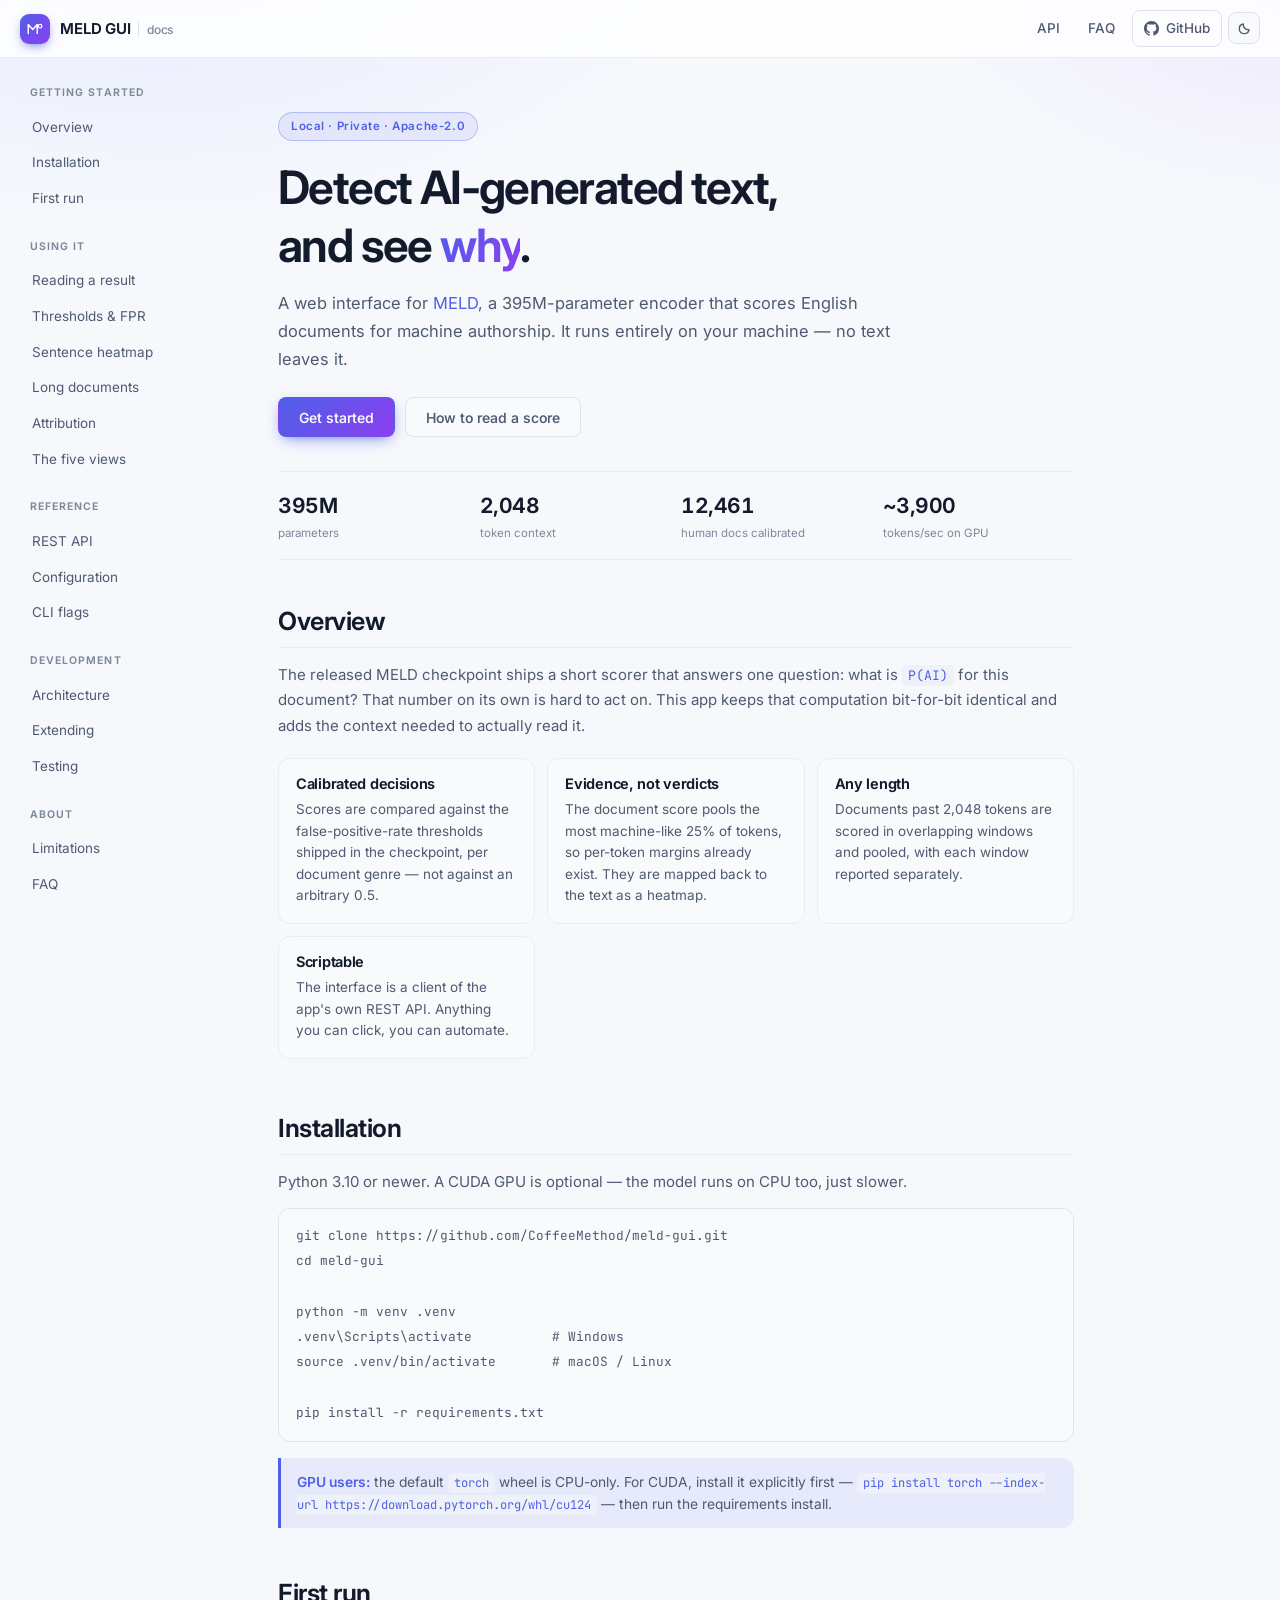
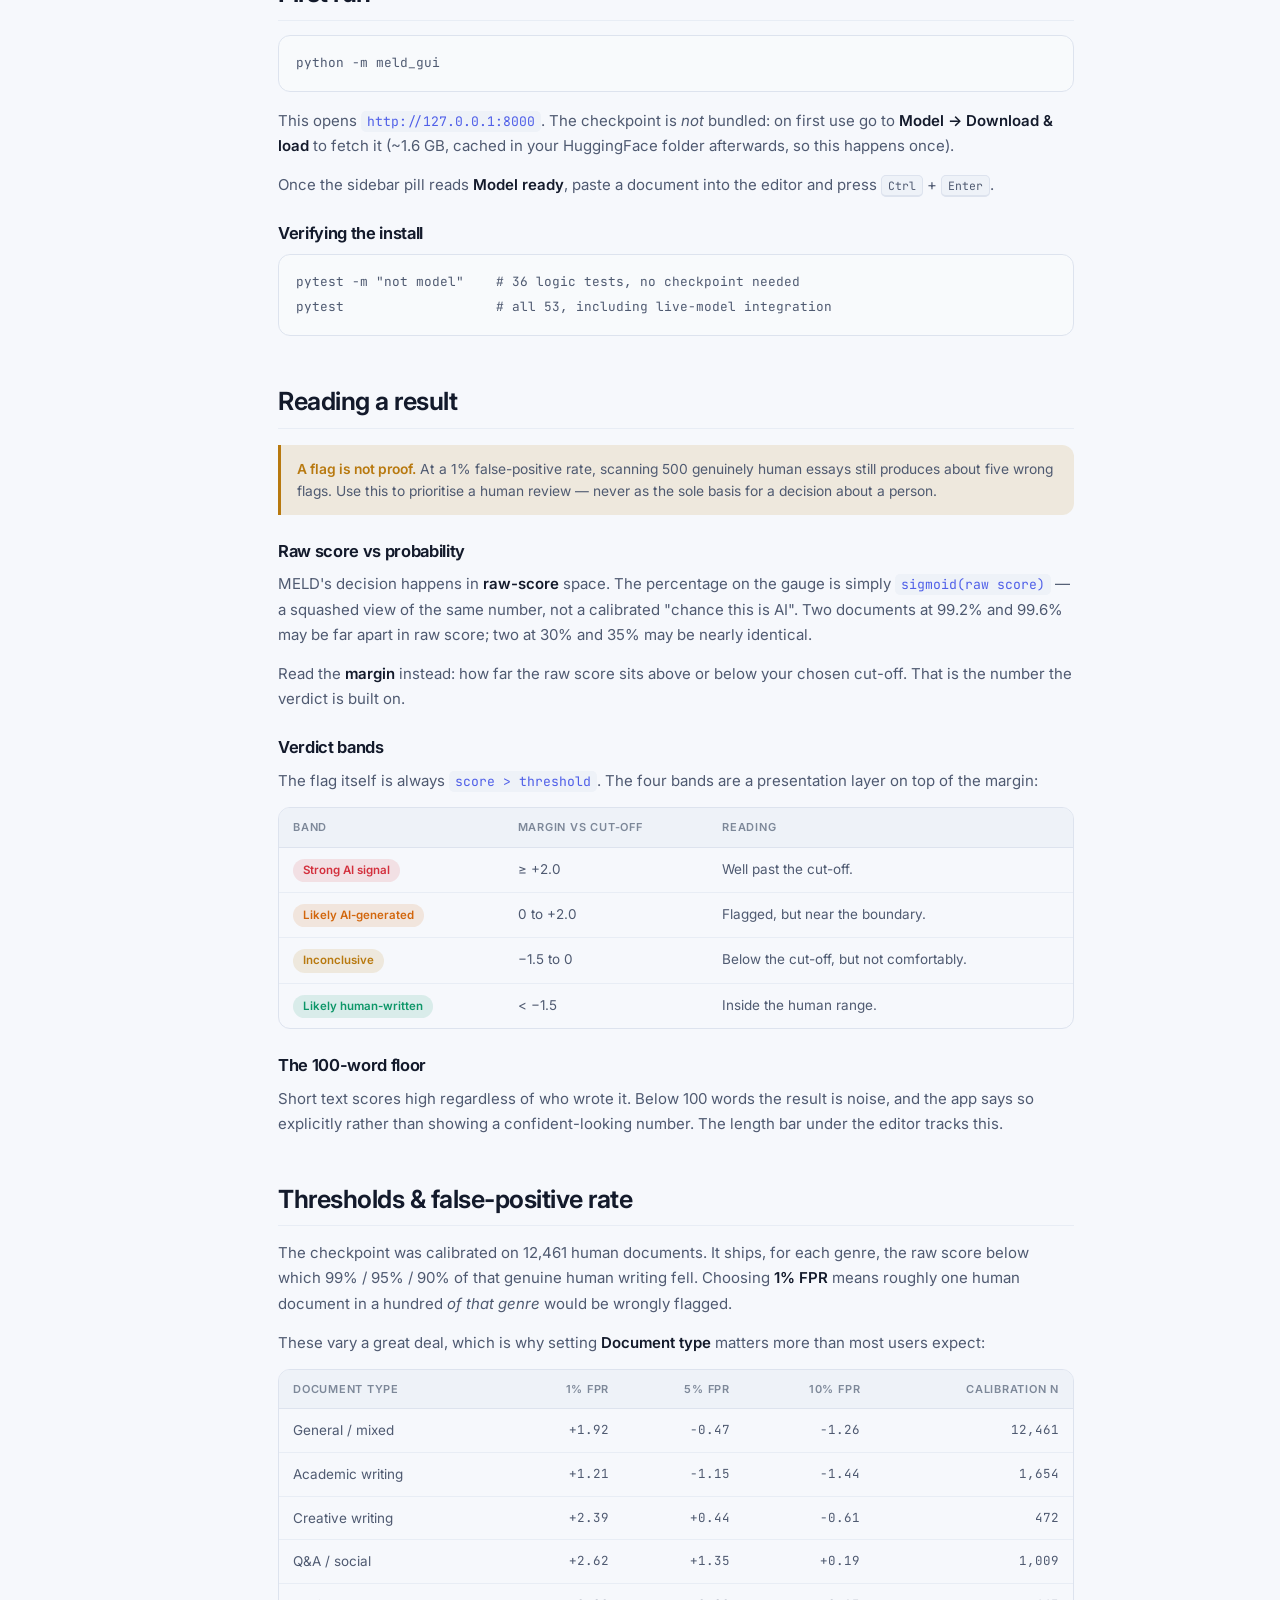
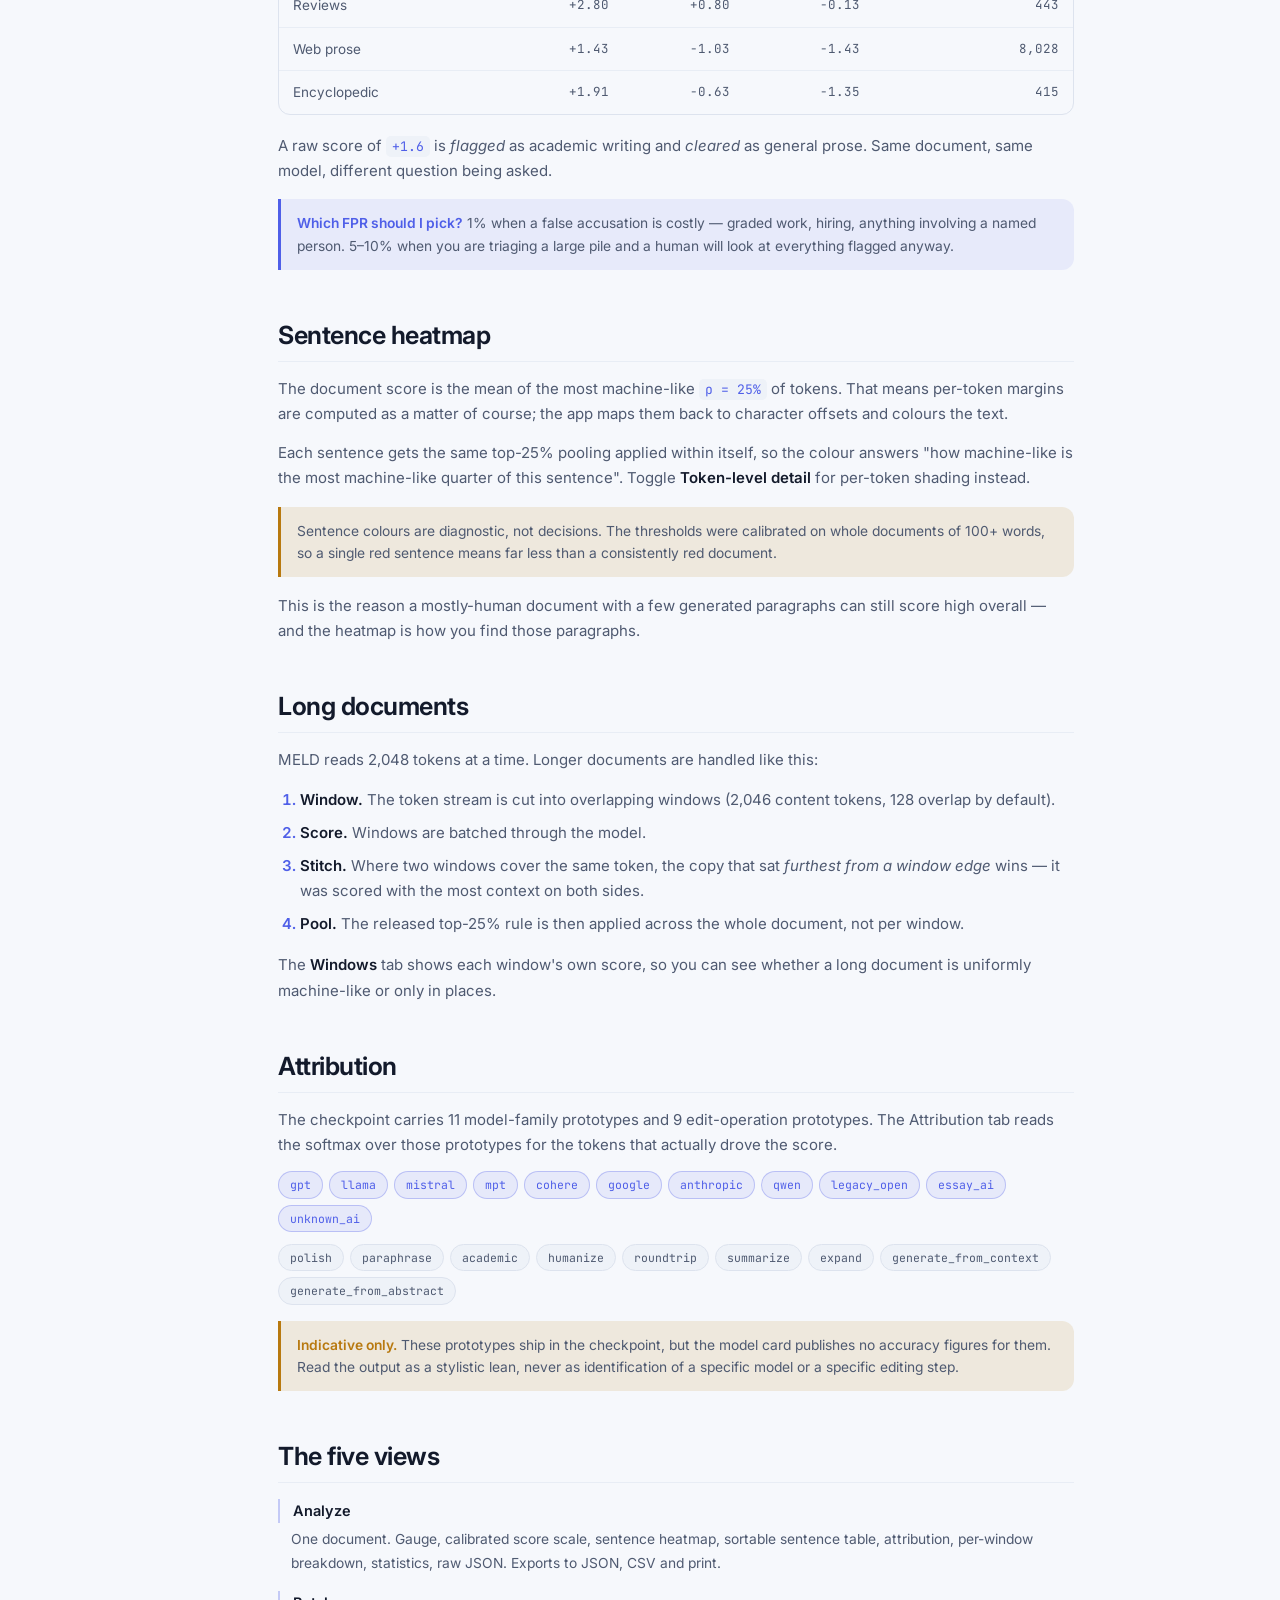
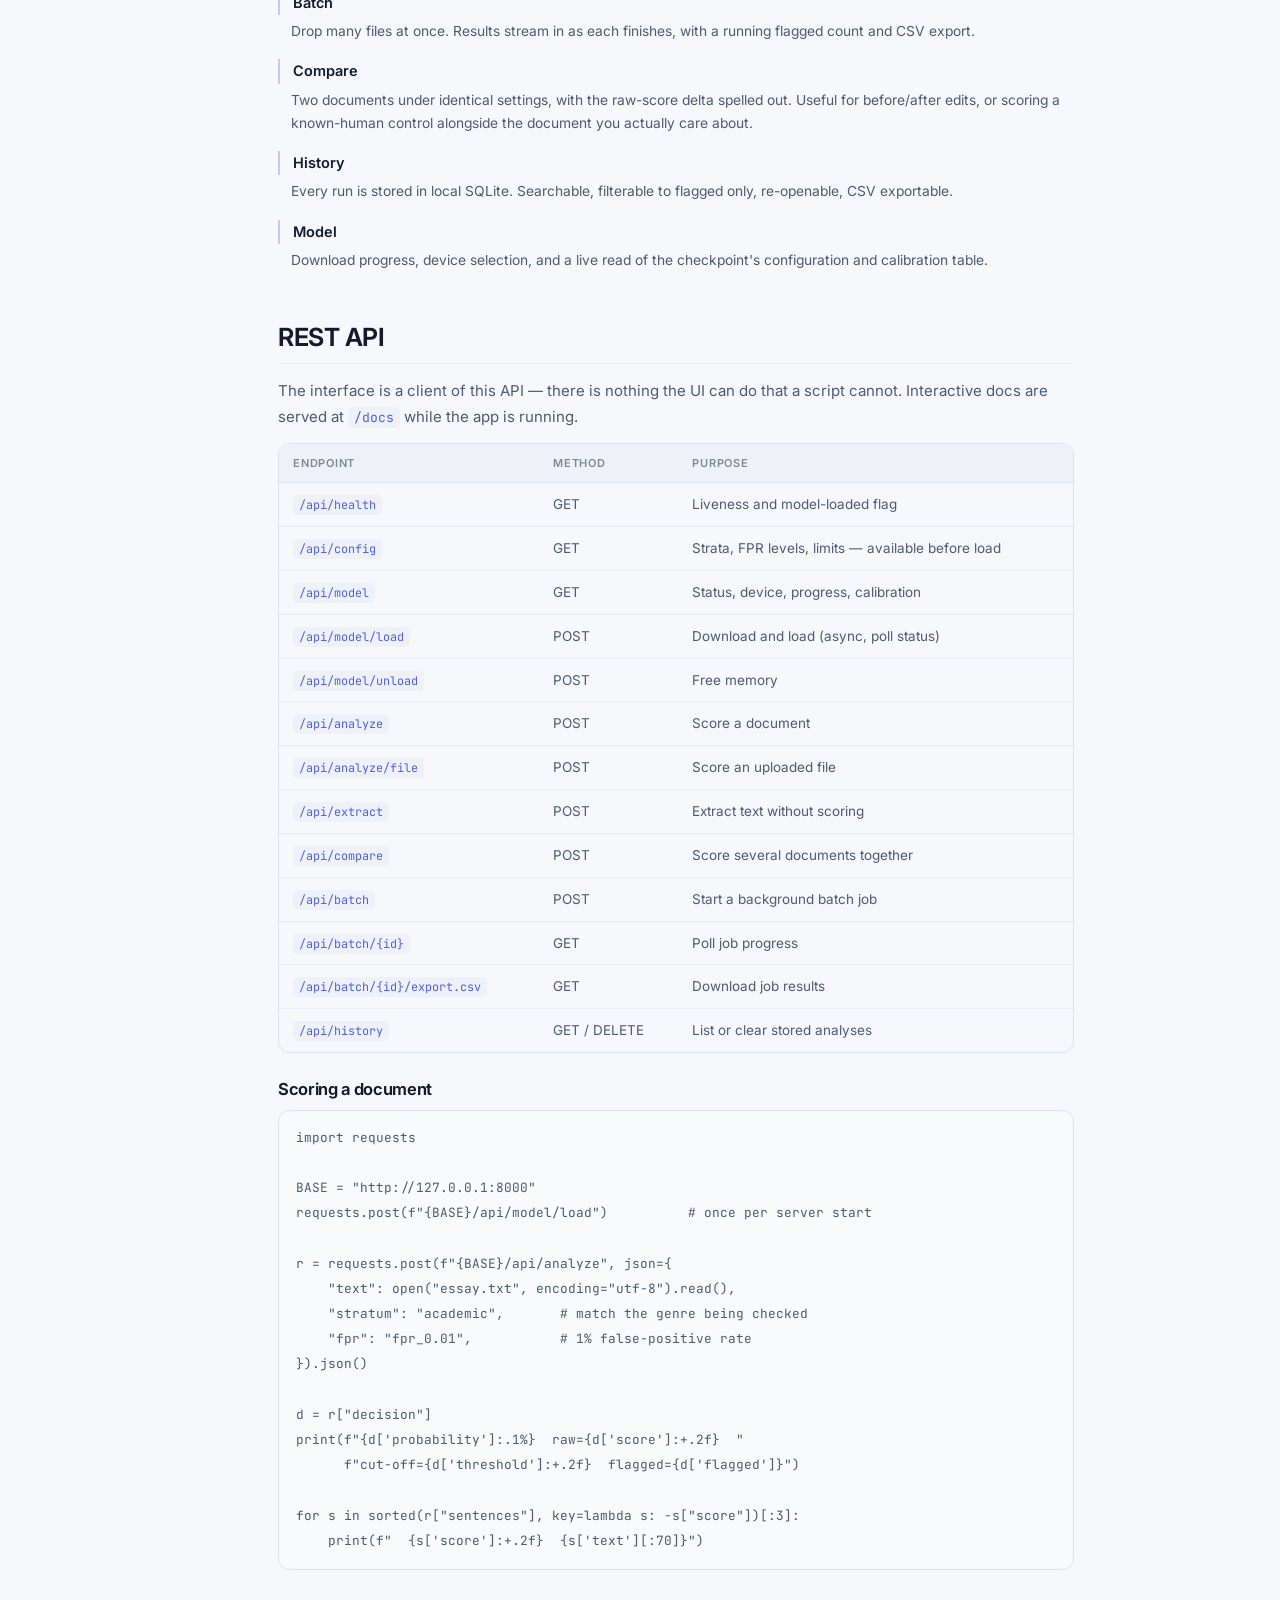
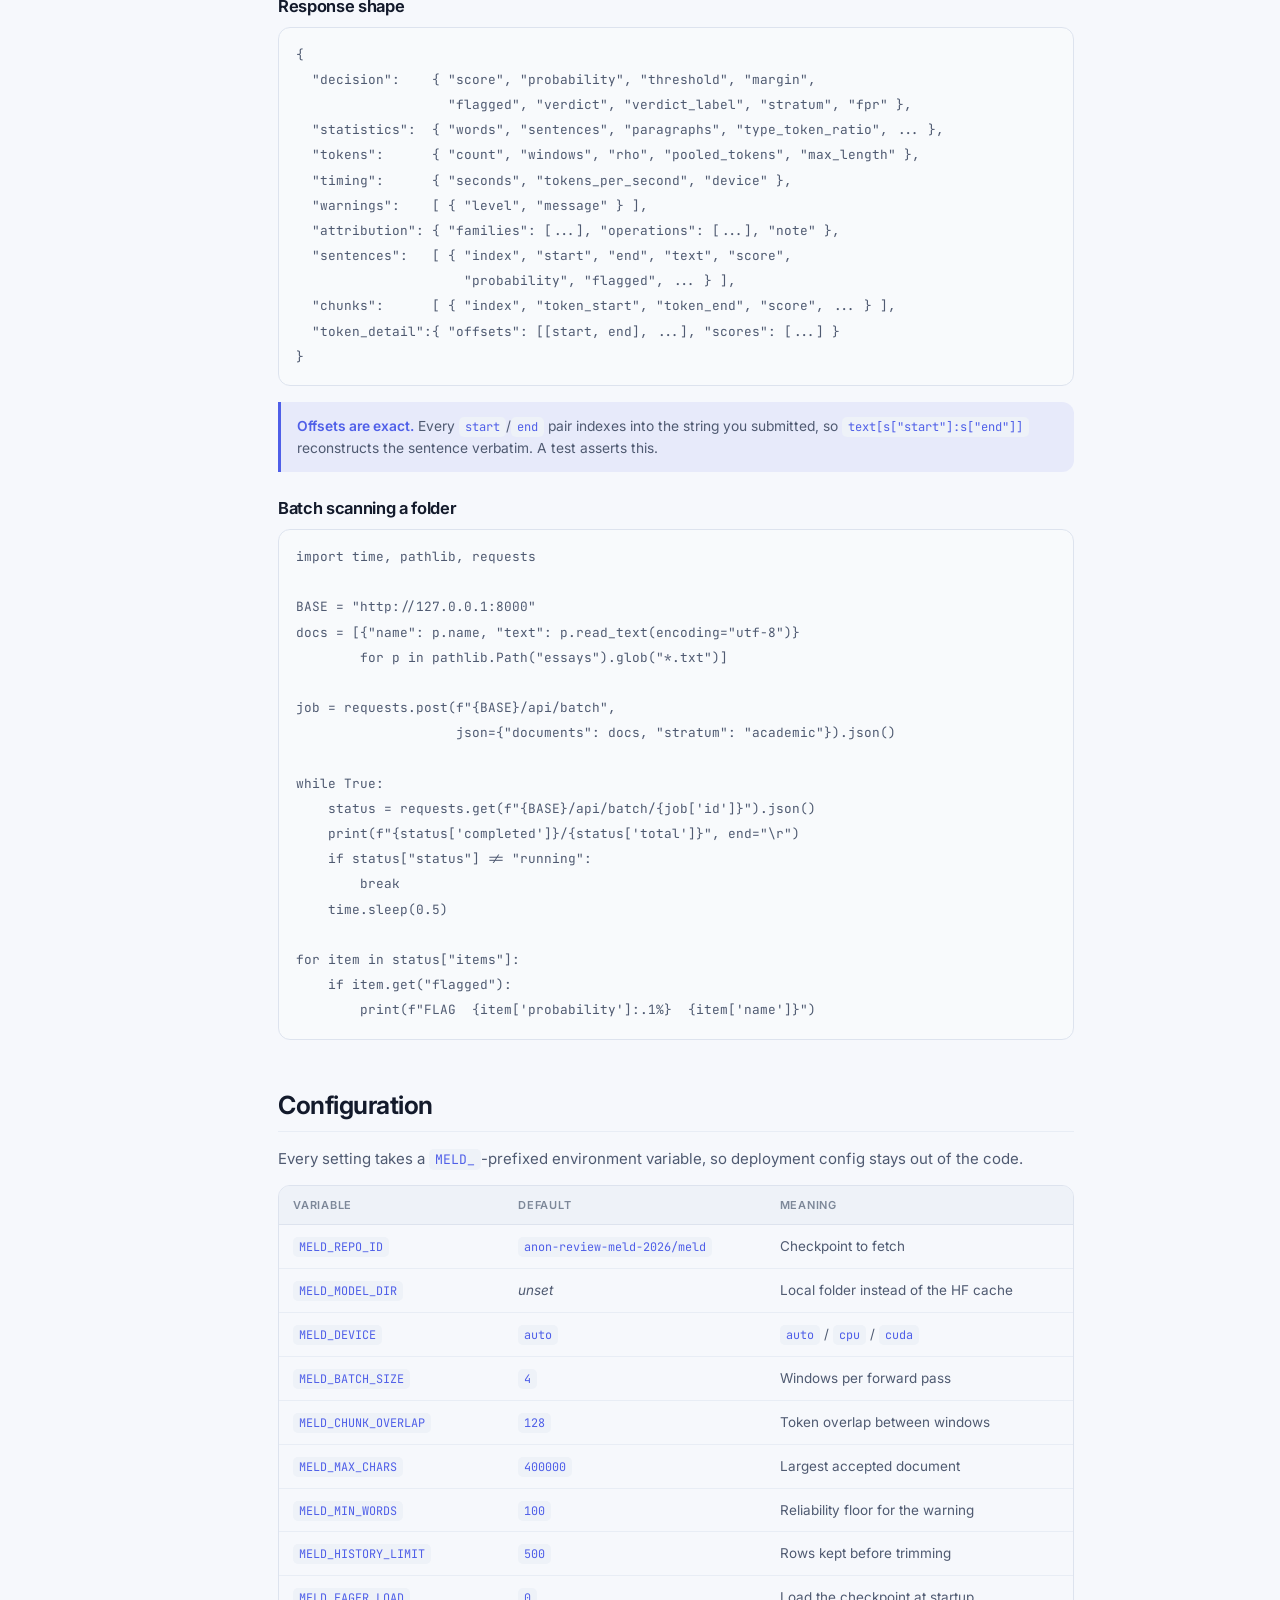
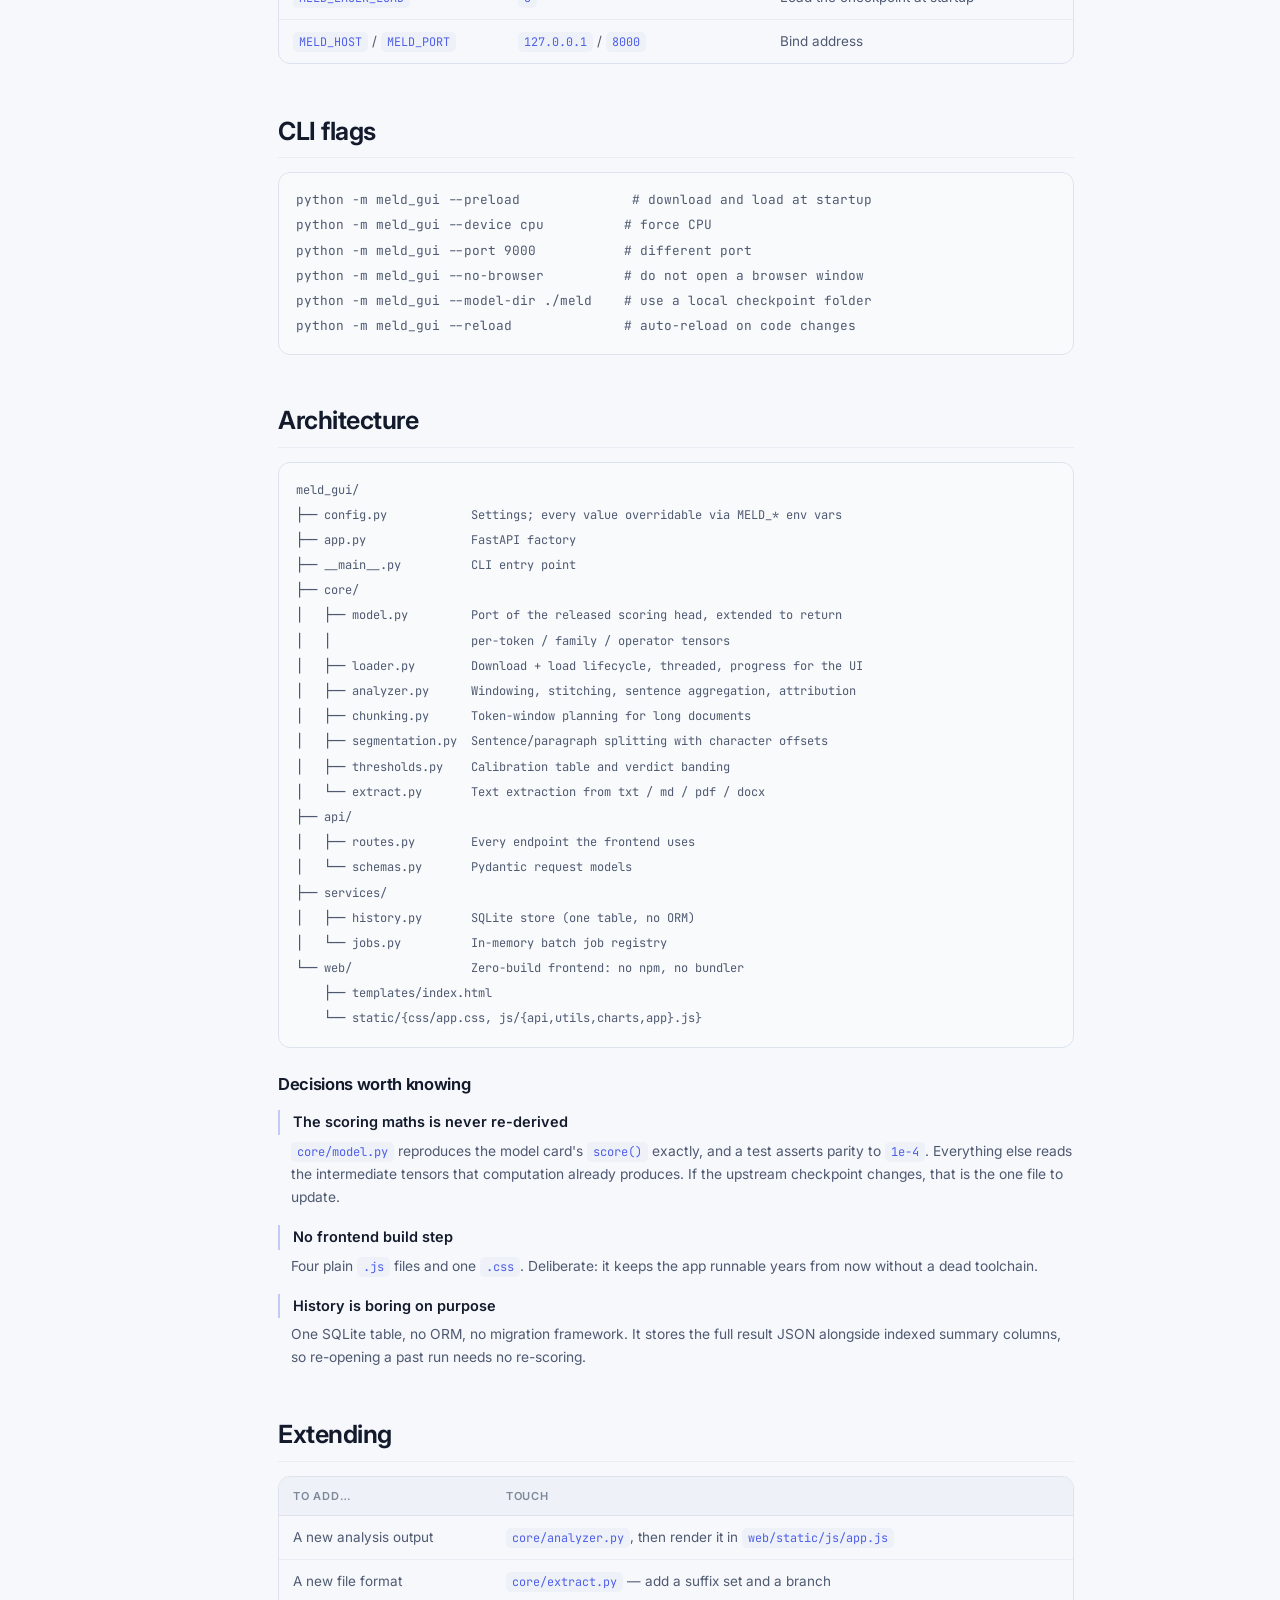
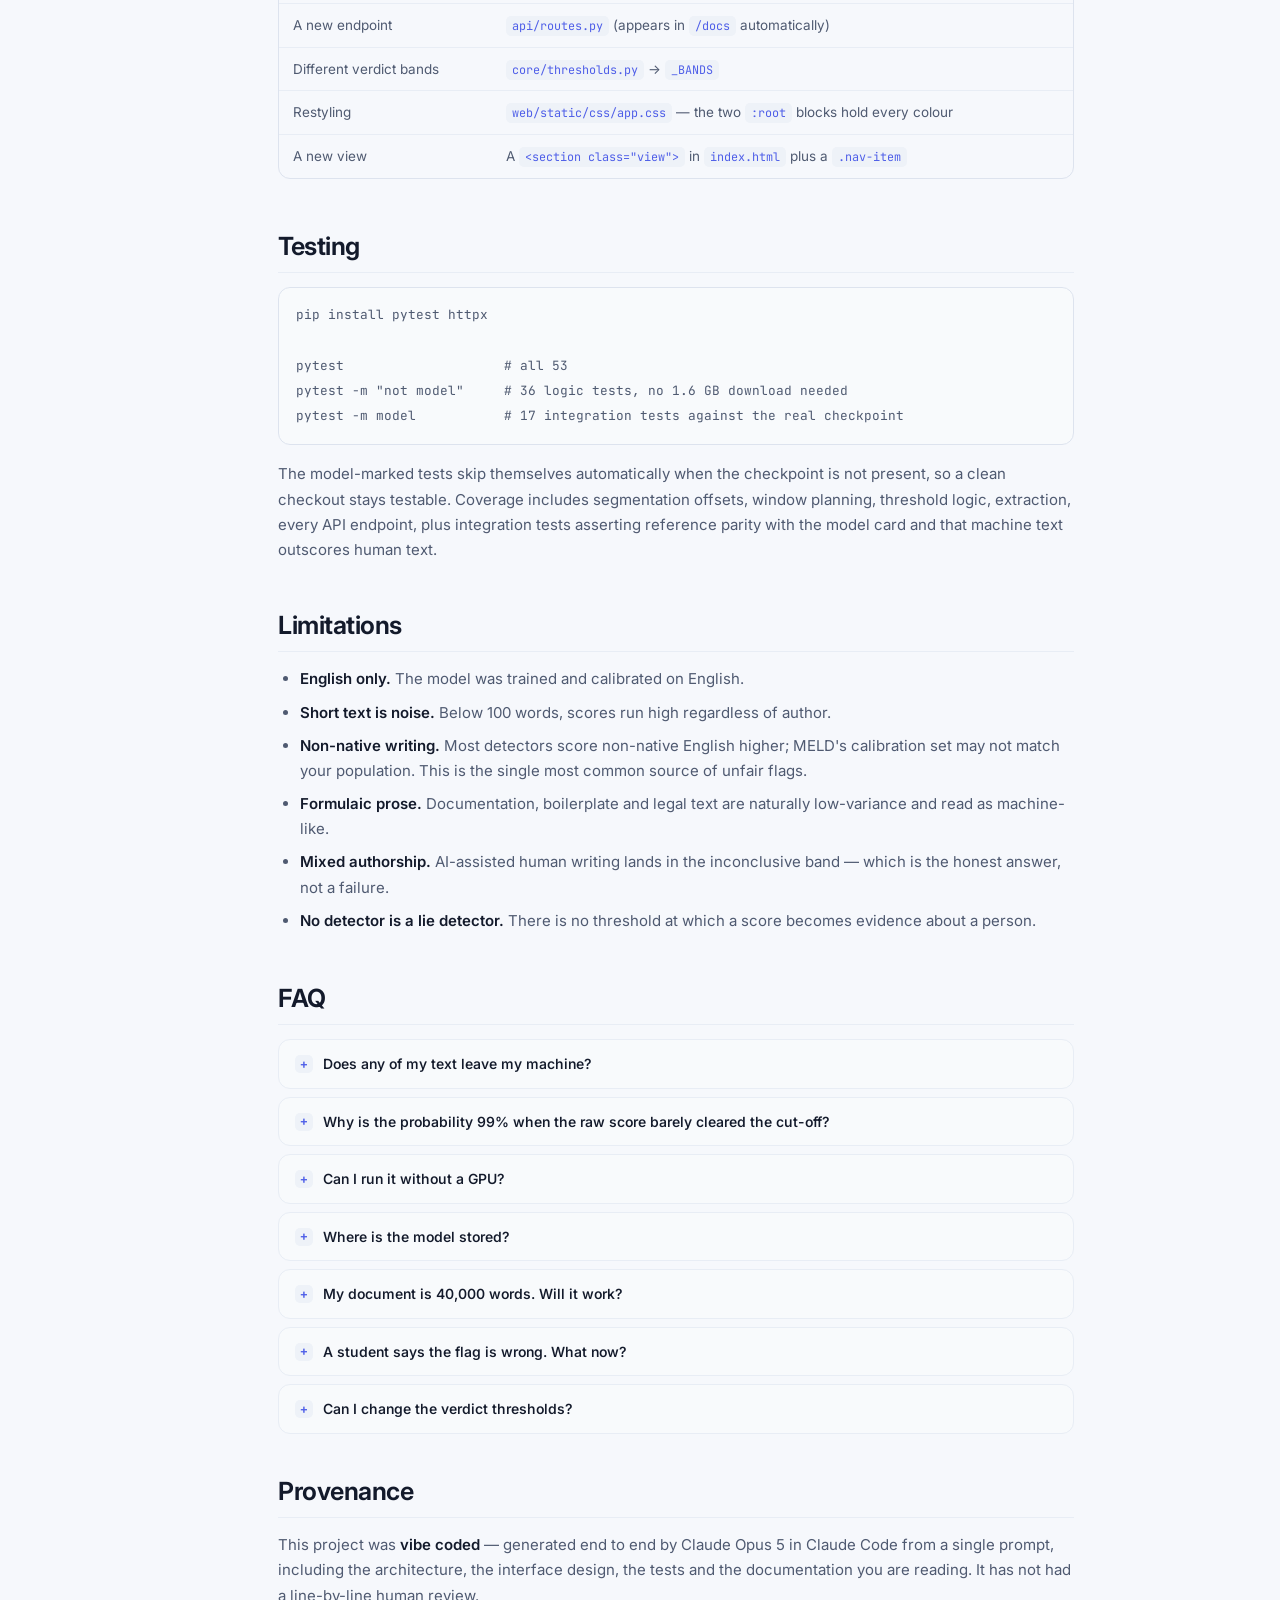
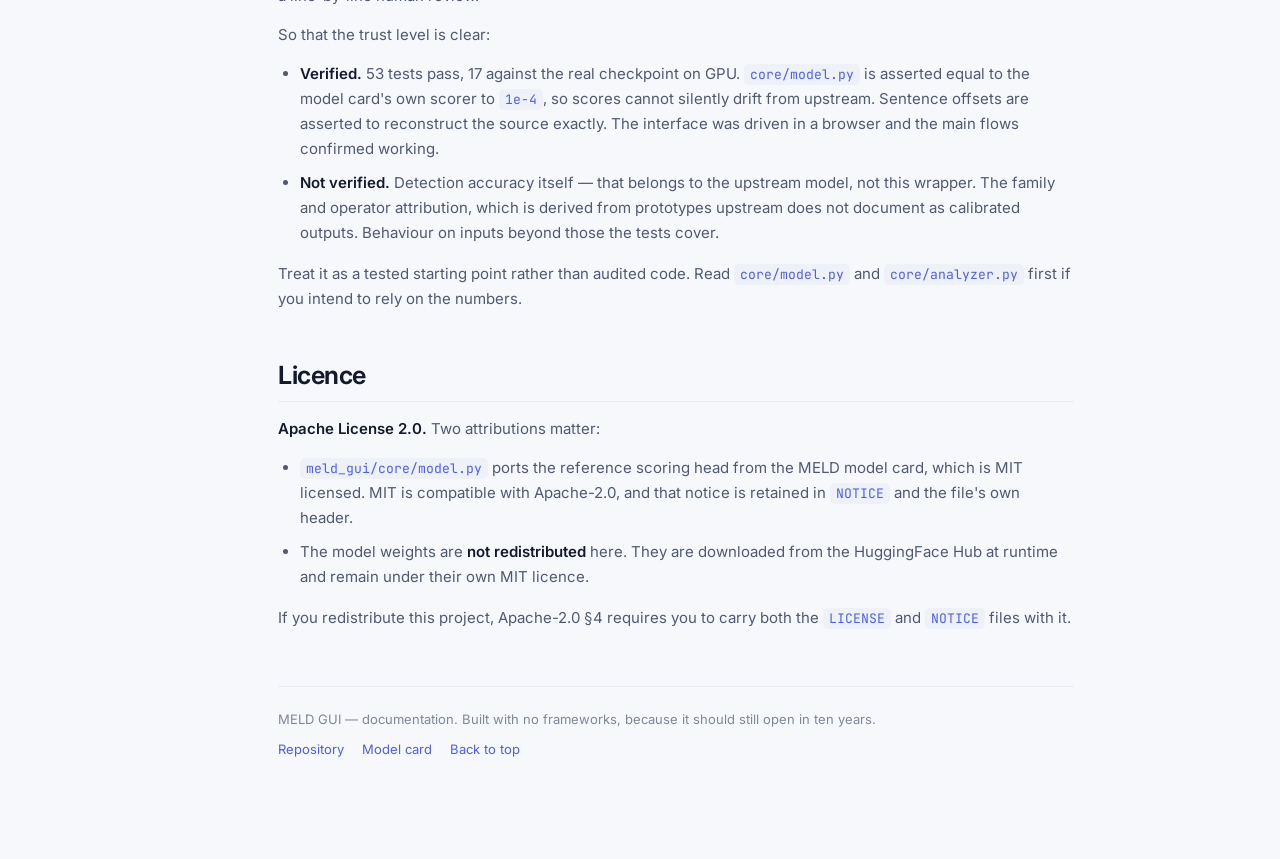
==== commit af303958: "Update repository links in documentation" ====
--- a/docs/index.html
+++ b/docs/index.html
@@ -145,7 +145,7 @@
       <p>Python 3.10 or newer. A CUDA GPU is optional — the model runs on CPU too, just
       slower.</p>
 
-      <pre><code>git clone https://github.com/YOUR-USERNAME/meld-gui.git
+      <pre><code>git clone https://github.com/CoffeeMethod/meld-gui.git
 cd meld-gui
 
 python -m venv .venv
@@ -663,7 +663,7 @@
       <p>MELD GUI — documentation. Built with no frameworks, because it should still open
       in ten years.</p>
       <p class="foot-links">
-        <a href="https://github.com/YOUR-USERNAME/meld-gui" target="_blank" rel="noopener">Repository</a>
+        <a href="https://github.com/CoffeeMethod/meld-gui" target="_blank" rel="noopener">Repository</a>
         <a href="https://huggingface.co/anon-review-meld-2026/meld" target="_blank" rel="noopener">Model card</a>
         <a href="#top">Back to top</a>
       </p>
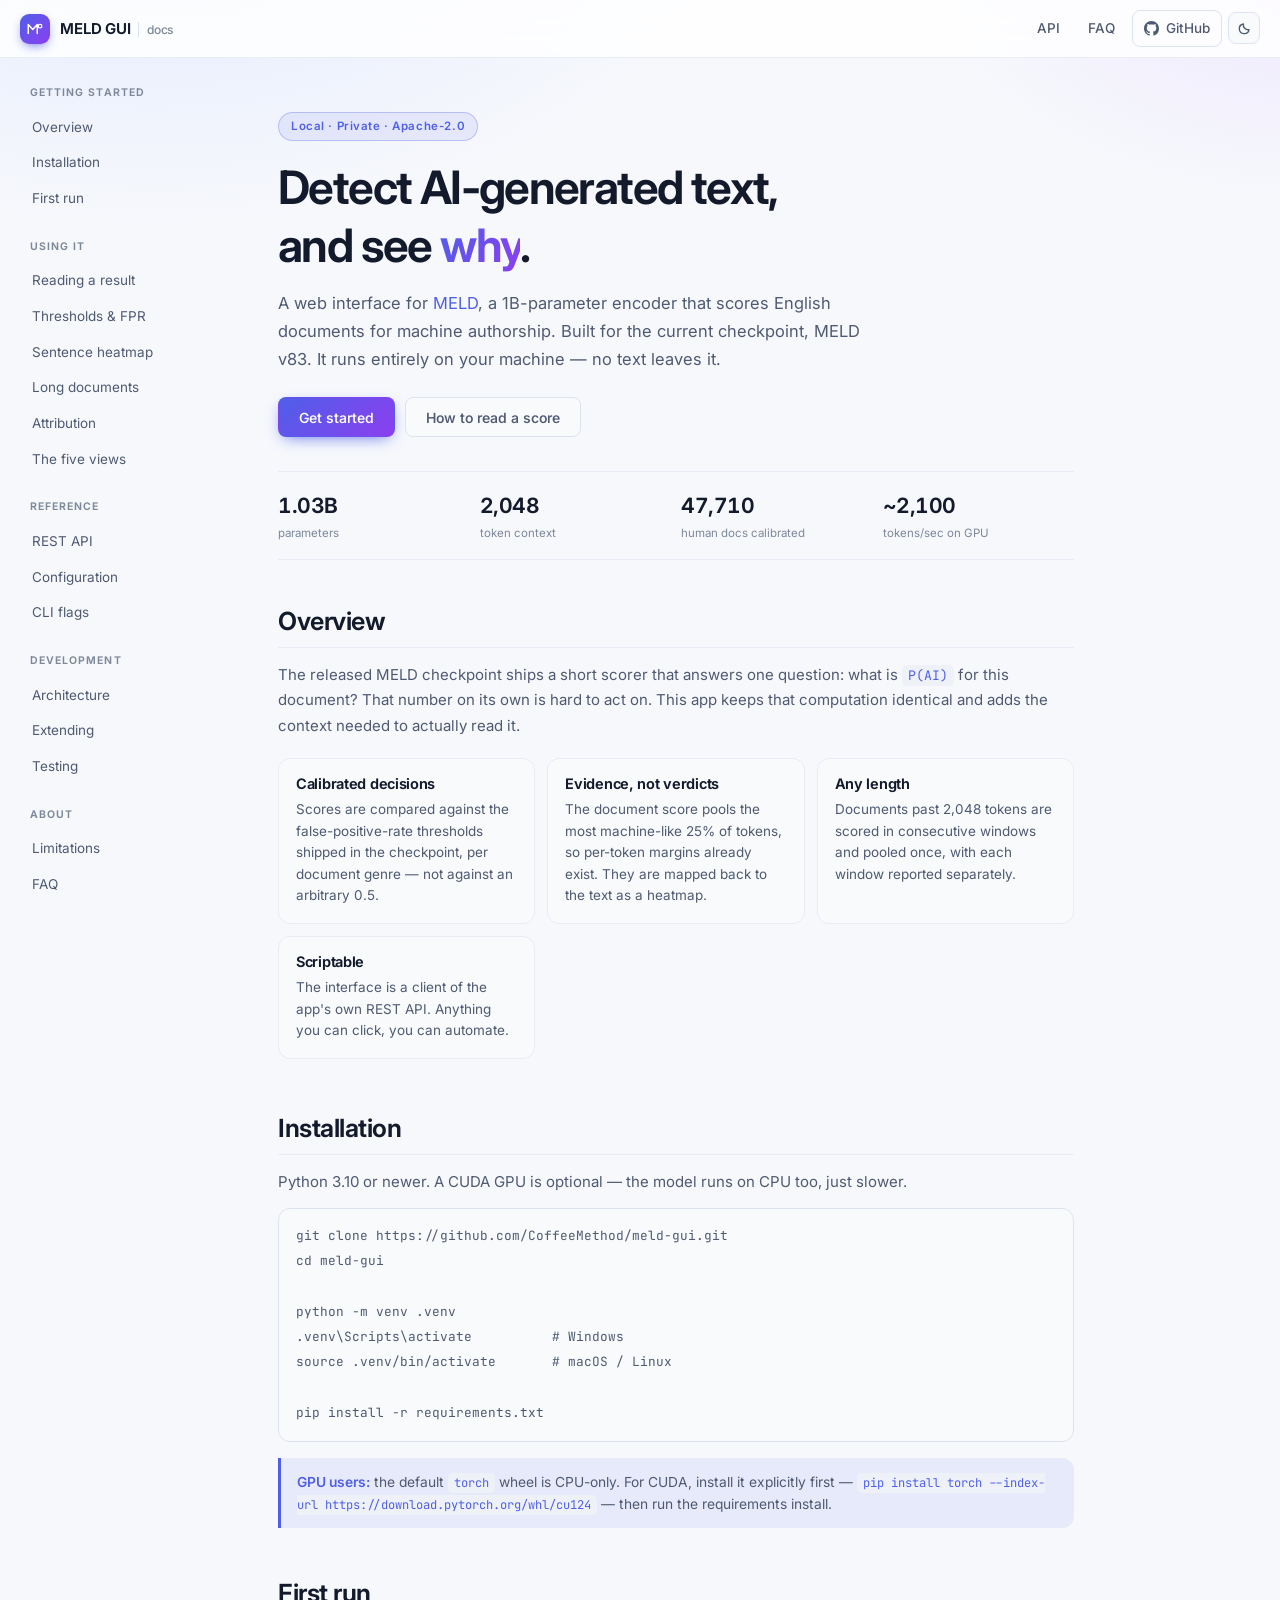
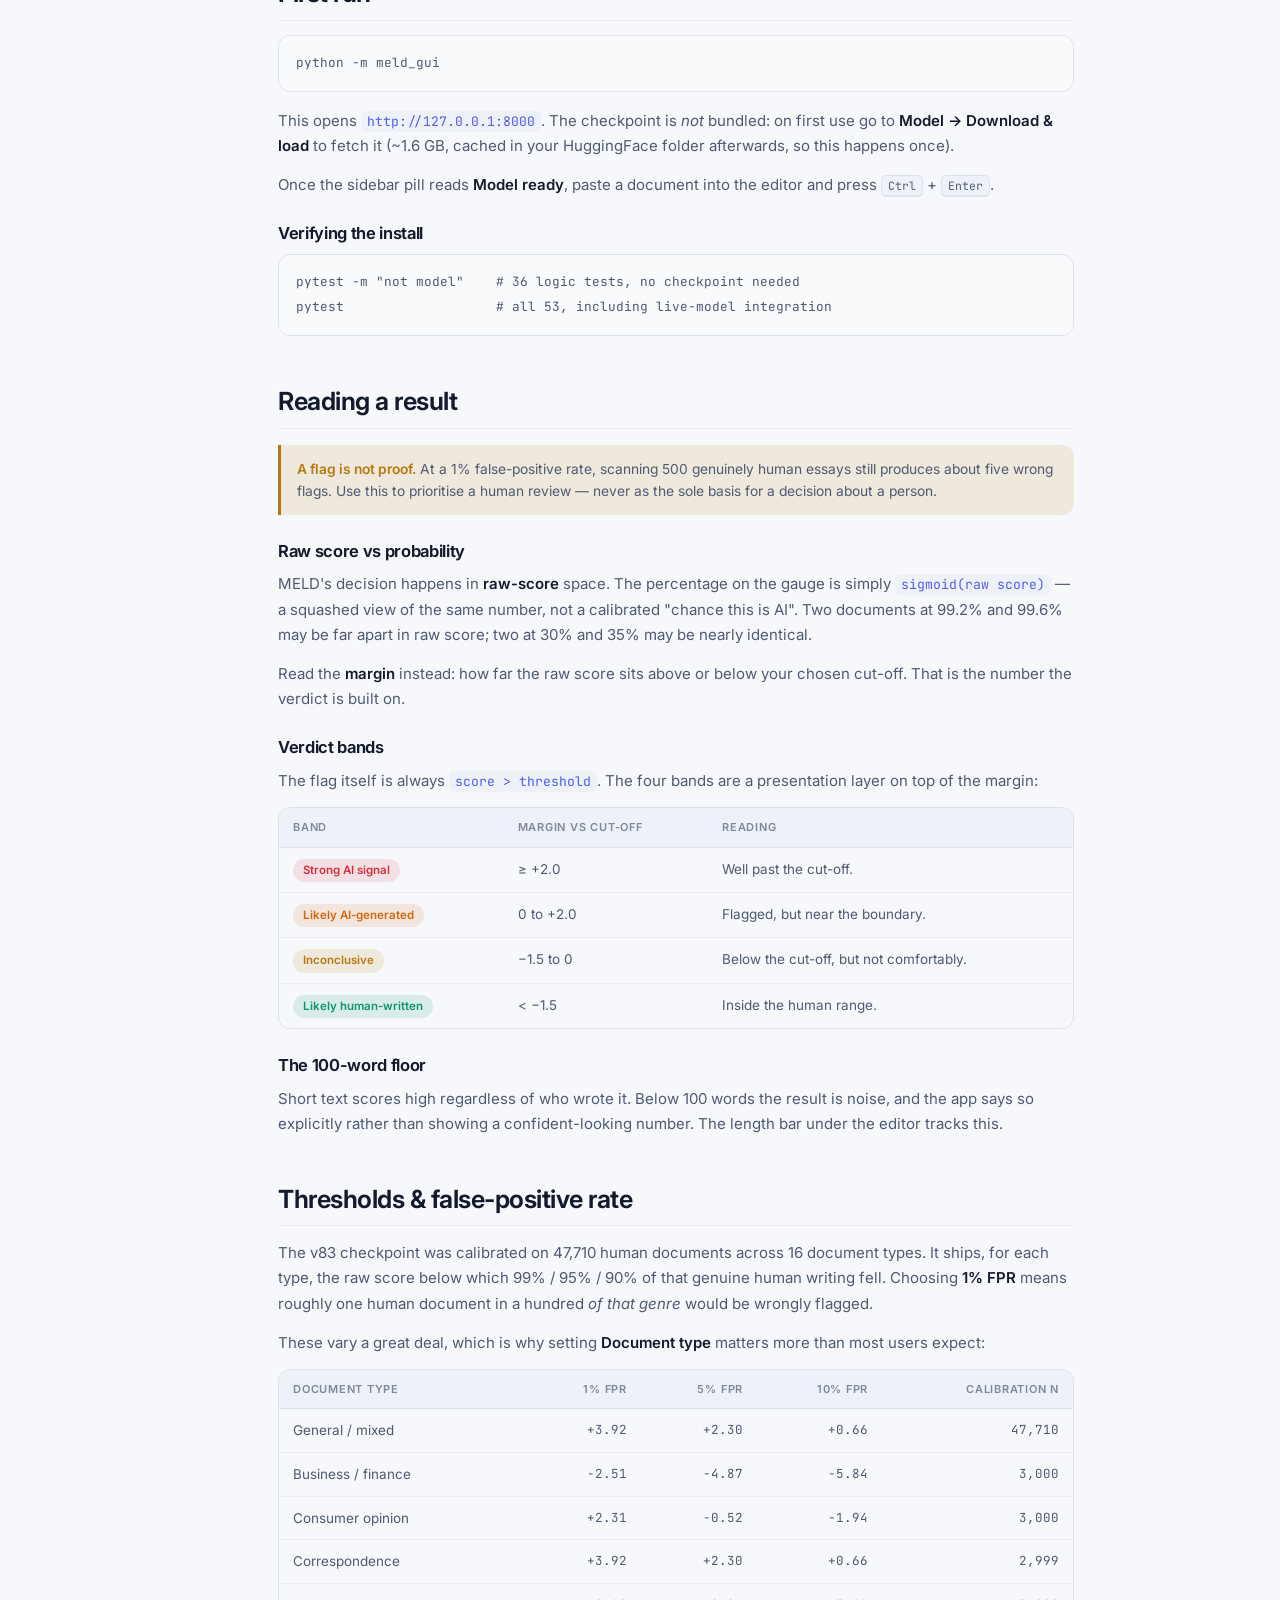
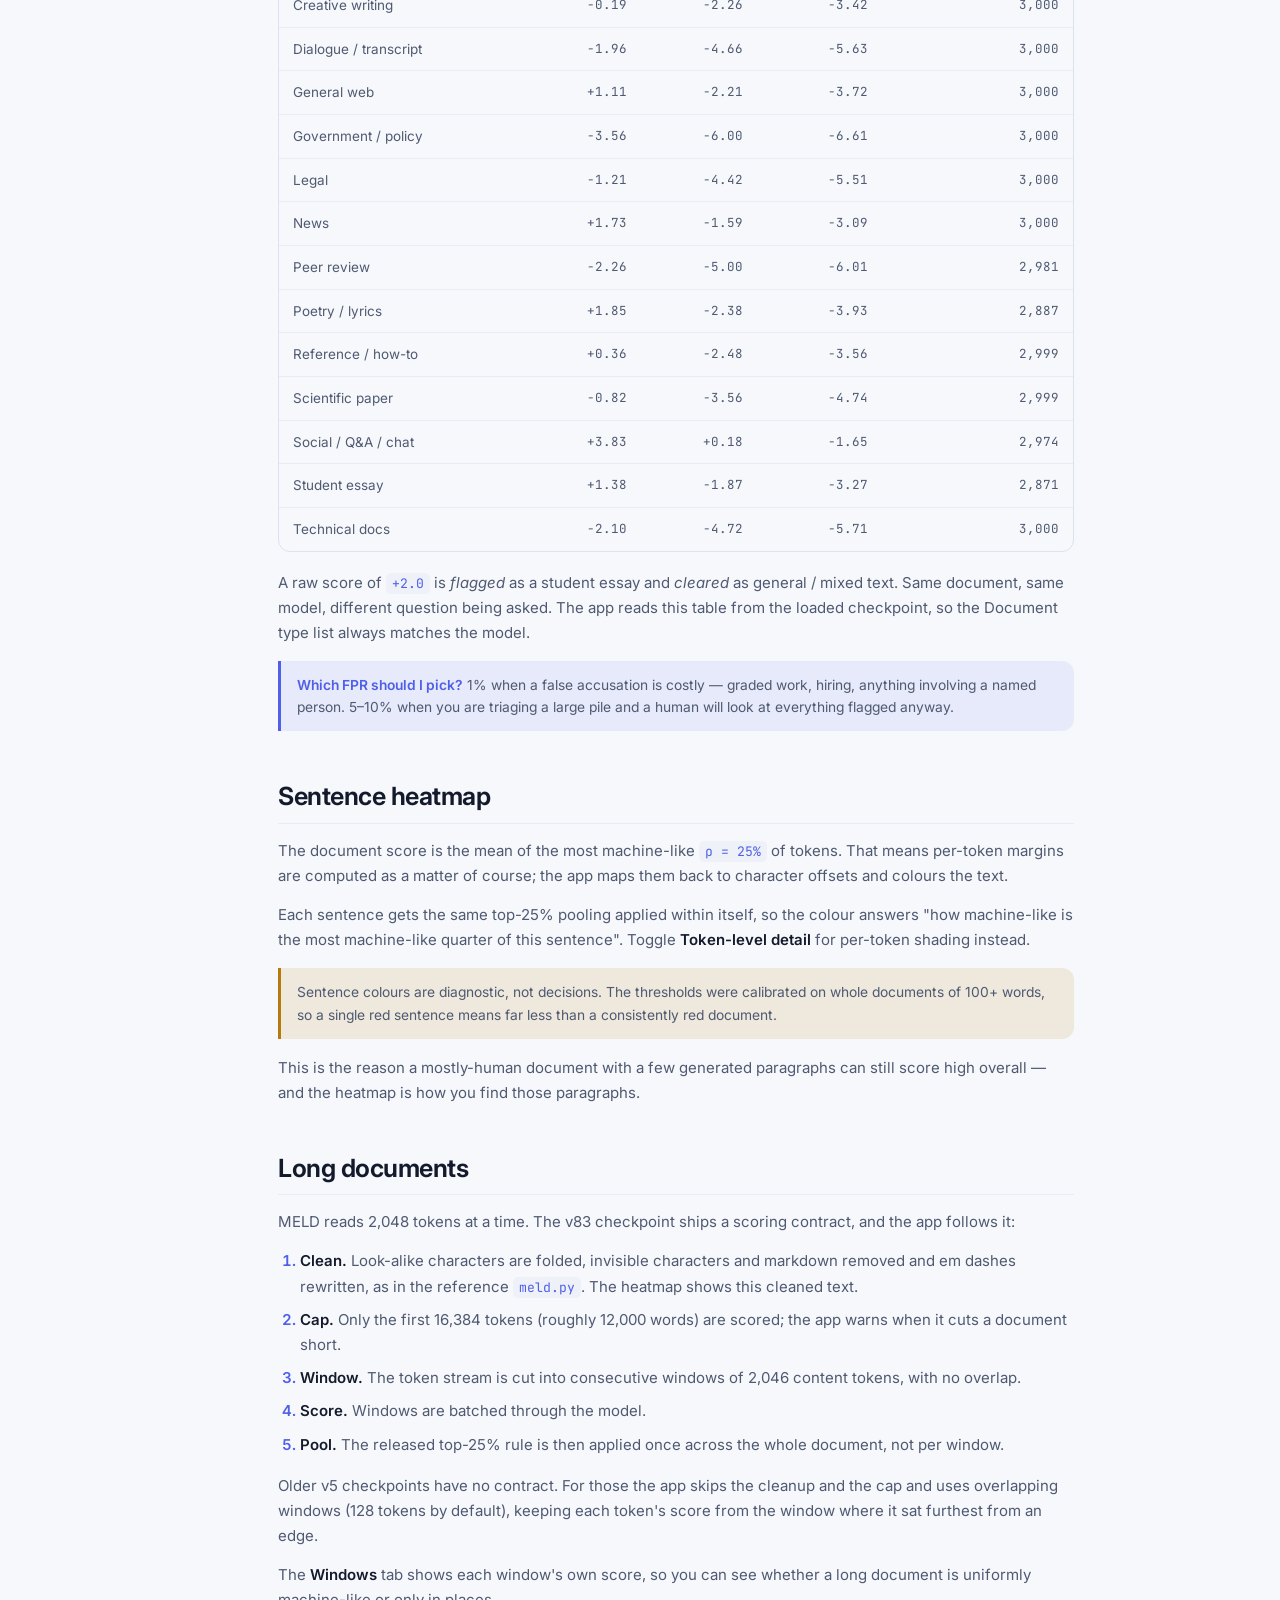
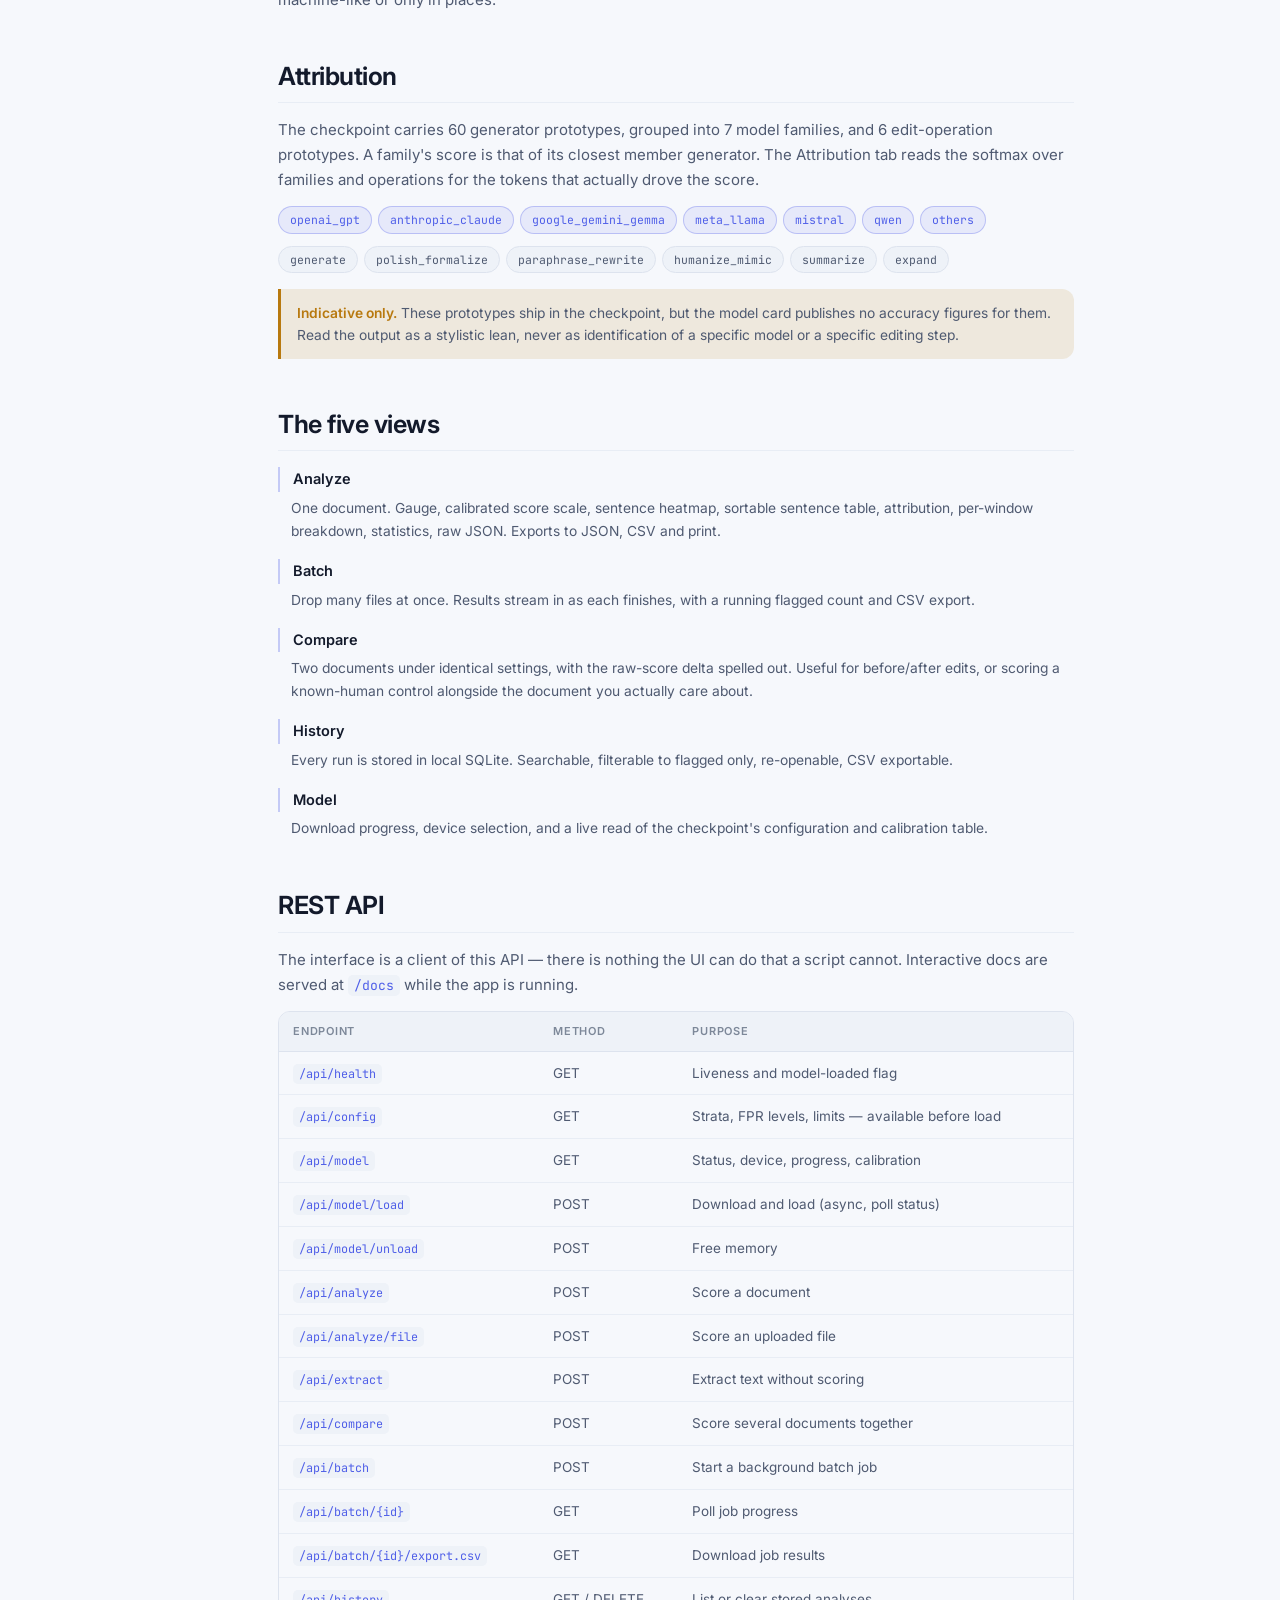
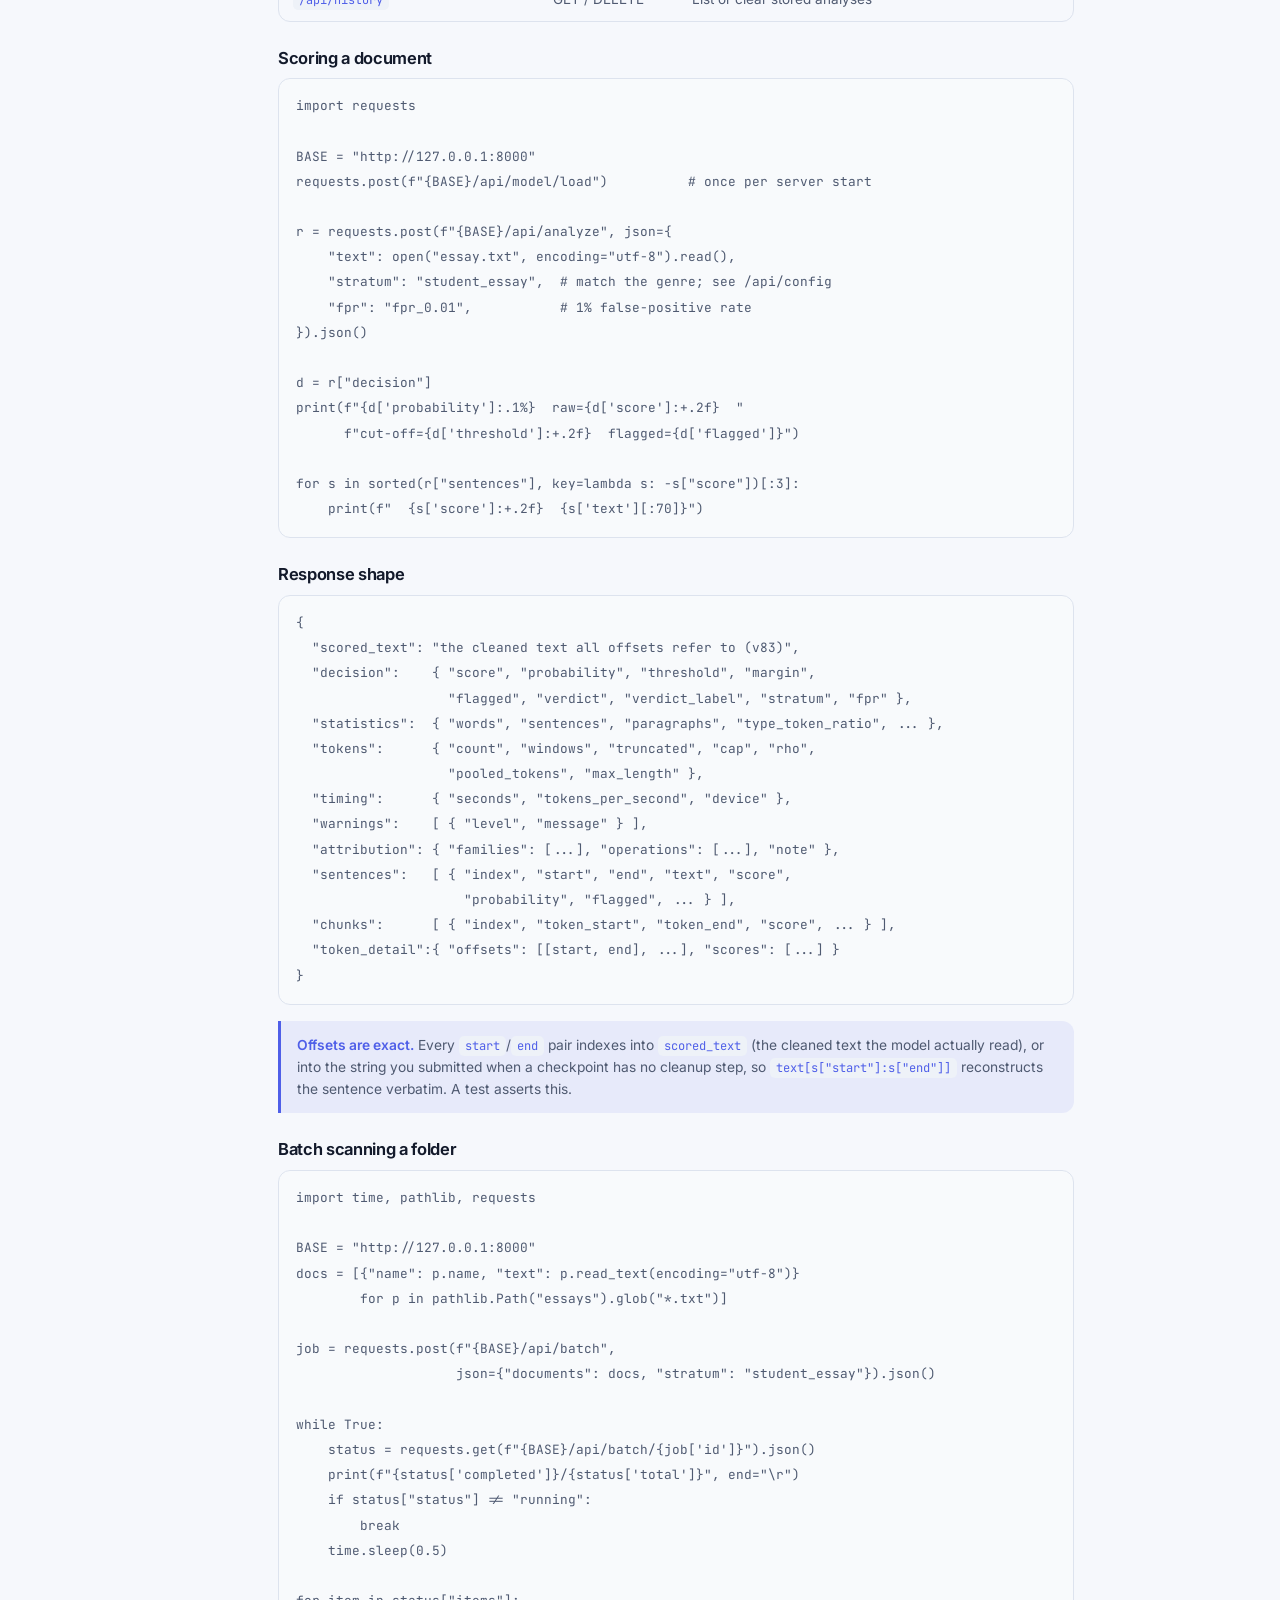
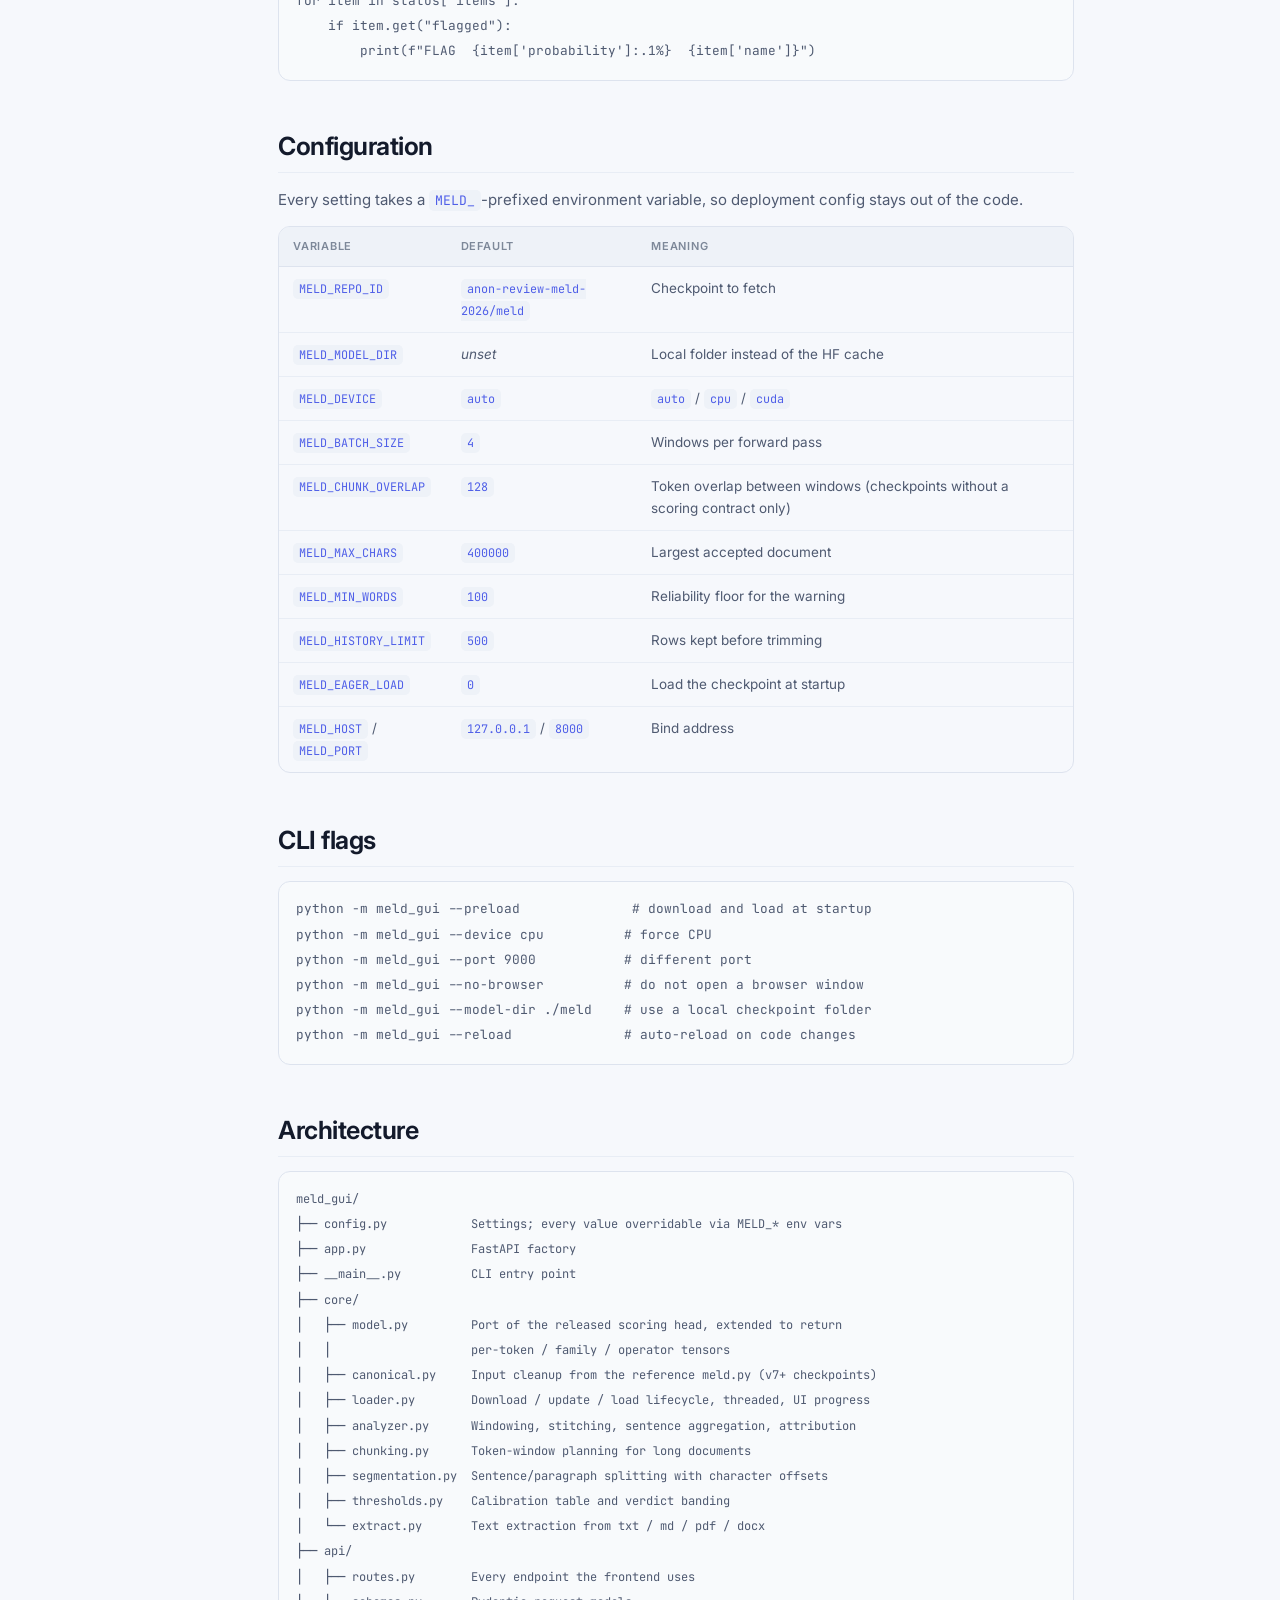
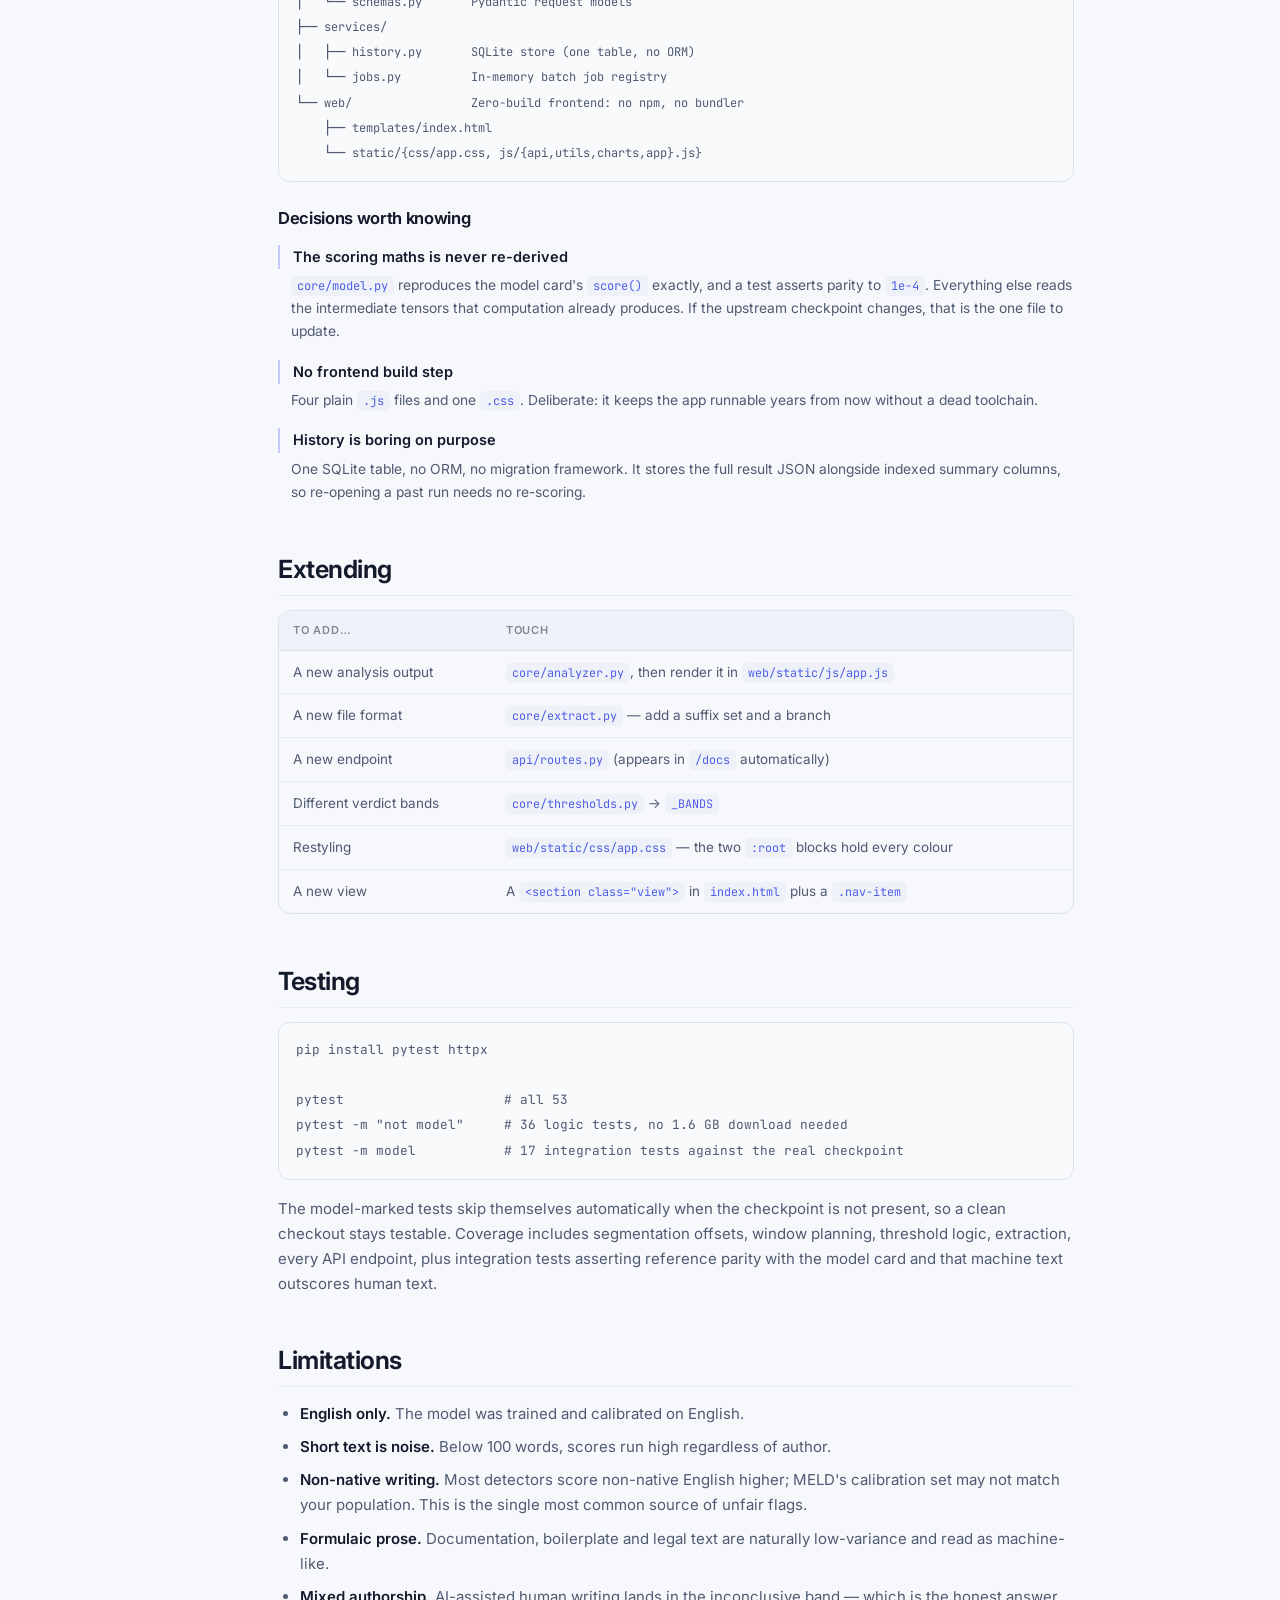
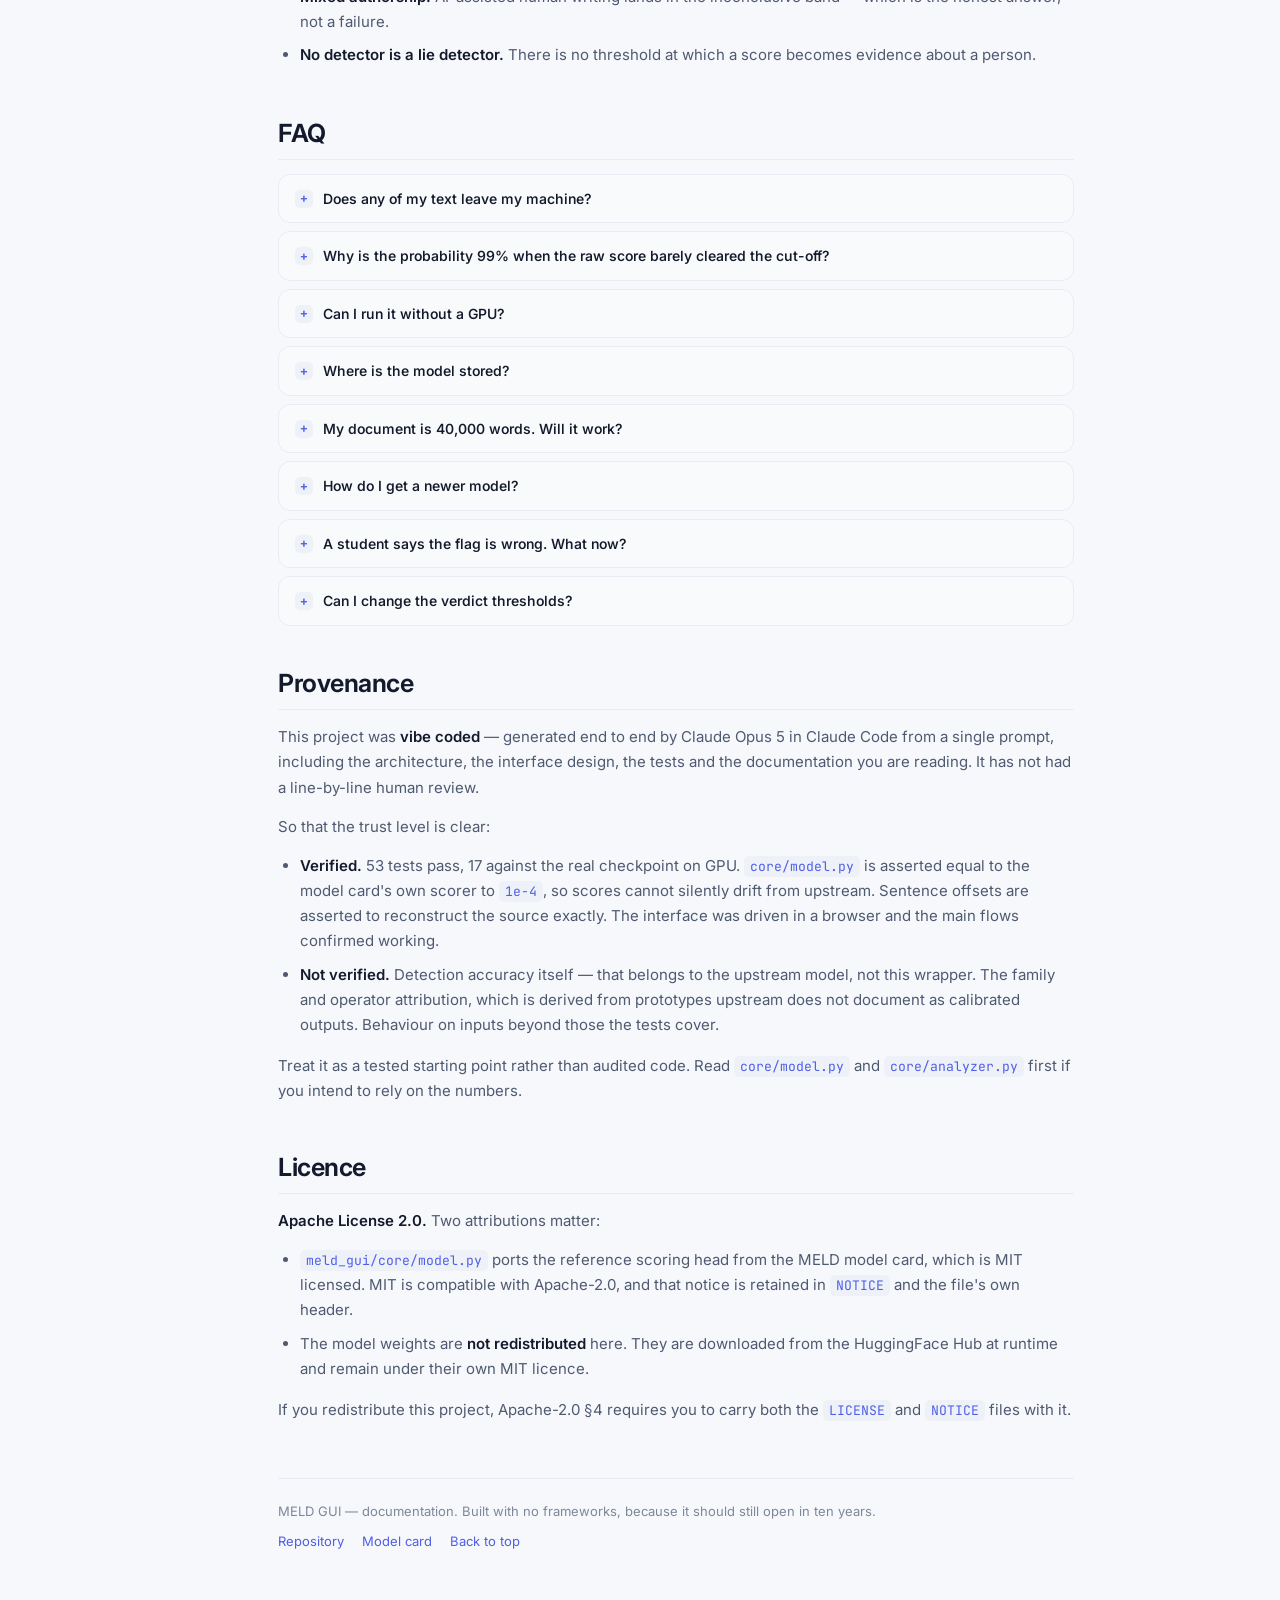
==== commit 4f95c928: "Support MELD v83 checkpoint and add "Download latest" The upstream repo replaced the v5 checkpoint w" ====
--- a/docs/index.html
+++ b/docs/index.html
@@ -90,7 +90,8 @@
       <h1>Detect AI-generated text,<br>and see <em>why</em>.</h1>
       <p class="lede">
         A web interface for <a href="https://huggingface.co/anon-review-meld-2026/meld" target="_blank" rel="noopener">MELD</a>,
-        a 395M-parameter encoder that scores English documents for machine authorship.
+        a 1B-parameter encoder that scores English documents for machine authorship.
+        Built for the current checkpoint, MELD v83.
         It runs entirely on your machine — no text leaves it.
       </p>
       <div class="hero-actions">
@@ -98,10 +99,10 @@
         <a class="btn btn-ghost" href="#interpreting">How to read a score</a>
       </div>
       <div class="hero-stats">
-        <div><strong>395M</strong><span>parameters</span></div>
+        <div><strong>1.03B</strong><span>parameters</span></div>
         <div><strong>2,048</strong><span>token context</span></div>
-        <div><strong>12,461</strong><span>human docs calibrated</span></div>
-        <div><strong>~3,900</strong><span>tokens/sec on GPU</span></div>
+        <div><strong>47,710</strong><span>human docs calibrated</span></div>
+        <div><strong>~2,100</strong><span>tokens/sec on GPU</span></div>
       </div>
     </section>
 
@@ -111,7 +112,7 @@
       <p>
         The released MELD checkpoint ships a short scorer that answers one question:
         what is <code>P(AI)</code> for this document? That number on its own is hard to
-        act on. This app keeps that computation bit-for-bit identical and adds the
+        act on. This app keeps that computation identical and adds the
         context needed to actually read it.
       </p>
 
@@ -128,8 +129,8 @@
         </div>
         <div class="card">
           <h3>Any length</h3>
-          <p>Documents past 2,048 tokens are scored in overlapping windows and pooled,
-          with each window reported separately.</p>
+          <p>Documents past 2,048 tokens are scored in consecutive windows and pooled
+          once, with each window reported separately.</p>
         </div>
         <div class="card">
           <h3>Scriptable</h3>
@@ -227,7 +228,8 @@
     <section id="thresholds">
       <h2>Thresholds &amp; false-positive rate</h2>
       <p>
-        The checkpoint was calibrated on 12,461 human documents. It ships, for each genre,
+        The v83 checkpoint was calibrated on 47,710 human documents across 16 document
+        types. It ships, for each type,
         the raw score below which 99% / 95% / 90% of that genuine human writing fell.
         Choosing <strong>1% FPR</strong> means roughly one human document in a hundred
         <em>of that genre</em> would be wrongly flagged.
@@ -239,21 +241,32 @@
         <table class="num">
           <thead><tr><th>Document type</th><th>1% FPR</th><th>5% FPR</th><th>10% FPR</th><th>Calibration n</th></tr></thead>
           <tbody>
-            <tr><td>General / mixed</td><td>+1.92</td><td>−0.47</td><td>−1.26</td><td>12,461</td></tr>
-            <tr><td>Academic writing</td><td>+1.21</td><td>−1.15</td><td>−1.44</td><td>1,654</td></tr>
-            <tr><td>Creative writing</td><td>+2.39</td><td>+0.44</td><td>−0.61</td><td>472</td></tr>
-            <tr><td>Q&amp;A / social</td><td>+2.62</td><td>+1.35</td><td>+0.19</td><td>1,009</td></tr>
-            <tr><td>Reviews</td><td>+2.80</td><td>+0.80</td><td>−0.13</td><td>443</td></tr>
-            <tr><td>Web prose</td><td>+1.43</td><td>−1.03</td><td>−1.43</td><td>8,028</td></tr>
-            <tr><td>Encyclopedic</td><td>+1.91</td><td>−0.63</td><td>−1.35</td><td>415</td></tr>
+            <tr><td>General / mixed</td><td>+3.92</td><td>+2.30</td><td>+0.66</td><td>47,710</td></tr>
+            <tr><td>Business / finance</td><td>−2.51</td><td>−4.87</td><td>−5.84</td><td>3,000</td></tr>
+            <tr><td>Consumer opinion</td><td>+2.31</td><td>−0.52</td><td>−1.94</td><td>3,000</td></tr>
+            <tr><td>Correspondence</td><td>+3.92</td><td>+2.30</td><td>+0.66</td><td>2,999</td></tr>
+            <tr><td>Creative writing</td><td>−0.19</td><td>−2.26</td><td>−3.42</td><td>3,000</td></tr>
+            <tr><td>Dialogue / transcript</td><td>−1.96</td><td>−4.66</td><td>−5.63</td><td>3,000</td></tr>
+            <tr><td>General web</td><td>+1.11</td><td>−2.21</td><td>−3.72</td><td>3,000</td></tr>
+            <tr><td>Government / policy</td><td>−3.56</td><td>−6.00</td><td>−6.61</td><td>3,000</td></tr>
+            <tr><td>Legal</td><td>−1.21</td><td>−4.42</td><td>−5.51</td><td>3,000</td></tr>
+            <tr><td>News</td><td>+1.73</td><td>−1.59</td><td>−3.09</td><td>3,000</td></tr>
+            <tr><td>Peer review</td><td>−2.26</td><td>−5.00</td><td>−6.01</td><td>2,981</td></tr>
+            <tr><td>Poetry / lyrics</td><td>+1.85</td><td>−2.38</td><td>−3.93</td><td>2,887</td></tr>
+            <tr><td>Reference / how-to</td><td>+0.36</td><td>−2.48</td><td>−3.56</td><td>2,999</td></tr>
+            <tr><td>Scientific paper</td><td>−0.82</td><td>−3.56</td><td>−4.74</td><td>2,999</td></tr>
+            <tr><td>Social / Q&amp;A / chat</td><td>+3.83</td><td>+0.18</td><td>−1.65</td><td>2,974</td></tr>
+            <tr><td>Student essay</td><td>+1.38</td><td>−1.87</td><td>−3.27</td><td>2,871</td></tr>
+            <tr><td>Technical docs</td><td>−2.10</td><td>−4.72</td><td>−5.71</td><td>3,000</td></tr>
           </tbody>
         </table>
       </div>
 
       <p>
-        A raw score of <code>+1.6</code> is <em>flagged</em> as academic writing and
-        <em>cleared</em> as general prose. Same document, same model, different question
-        being asked.
+        A raw score of <code>+2.0</code> is <em>flagged</em> as a student essay and
+        <em>cleared</em> as general / mixed text. Same document, same model, different
+        question being asked. The app reads this table from the loaded checkpoint, so
+        the Document type list always matches the model.
       </p>
 
       <div class="callout callout-info">
@@ -288,17 +301,23 @@
     <!-- LONG DOCUMENTS -->
     <section id="long-documents">
       <h2>Long documents</h2>
-      <p>MELD reads 2,048 tokens at a time. Longer documents are handled like this:</p>
+      <p>MELD reads 2,048 tokens at a time. The v83 checkpoint ships a scoring contract,
+      and the app follows it:</p>
       <ol class="steps">
-        <li><strong>Window.</strong> The token stream is cut into overlapping windows
-            (2,046 content tokens, 128 overlap by default).</li>
+        <li><strong>Clean.</strong> Look-alike characters are folded, invisible characters
+            and markdown removed and em dashes rewritten, as in the reference
+            <code>meld.py</code>. The heatmap shows this cleaned text.</li>
+        <li><strong>Cap.</strong> Only the first 16,384 tokens (roughly 12,000 words) are
+            scored; the app warns when it cuts a document short.</li>
+        <li><strong>Window.</strong> The token stream is cut into consecutive windows of
+            2,046 content tokens, with no overlap.</li>
         <li><strong>Score.</strong> Windows are batched through the model.</li>
-        <li><strong>Stitch.</strong> Where two windows cover the same token, the copy that
-            sat <em>furthest from a window edge</em> wins — it was scored with the most
-            context on both sides.</li>
-        <li><strong>Pool.</strong> The released top-25% rule is then applied across the
-            whole document, not per window.</li>
+        <li><strong>Pool.</strong> The released top-25% rule is then applied once across
+            the whole document, not per window.</li>
       </ol>
+      <p>Older v5 checkpoints have no contract. For those the app skips the cleanup and
+      the cap and uses overlapping windows (128 tokens by default), keeping each token's
+      score from the window where it sat furthest from an edge.</p>
       <p>The <strong>Windows</strong> tab shows each window's own score, so you can see
       whether a long document is uniformly machine-like or only in places.</p>
     </section>
@@ -307,21 +326,20 @@
     <section id="attribution">
       <h2>Attribution</h2>
       <p>
-        The checkpoint carries 11 model-family prototypes and 9 edit-operation prototypes.
-        The Attribution tab reads the softmax over those prototypes for the tokens that
-        actually drove the score.
+        The checkpoint carries 60 generator prototypes, grouped into 7 model families,
+        and 6 edit-operation prototypes. A family's score is that of its closest member
+        generator. The Attribution tab reads the softmax over families and operations for
+        the tokens that actually drove the score.
       </p>
       <div class="chips">
-        <span class="chip">gpt</span><span class="chip">llama</span><span class="chip">mistral</span>
-        <span class="chip">mpt</span><span class="chip">cohere</span><span class="chip">google</span>
-        <span class="chip">anthropic</span><span class="chip">qwen</span><span class="chip">legacy_open</span>
-        <span class="chip">essay_ai</span><span class="chip">unknown_ai</span>
+        <span class="chip">openai_gpt</span><span class="chip">anthropic_claude</span>
+        <span class="chip">google_gemini_gemma</span><span class="chip">meta_llama</span>
+        <span class="chip">mistral</span><span class="chip">qwen</span><span class="chip">others</span>
       </div>
       <div class="chips">
-        <span class="chip alt">polish</span><span class="chip alt">paraphrase</span><span class="chip alt">academic</span>
-        <span class="chip alt">humanize</span><span class="chip alt">roundtrip</span><span class="chip alt">summarize</span>
-        <span class="chip alt">expand</span><span class="chip alt">generate_from_context</span>
-        <span class="chip alt">generate_from_abstract</span>
+        <span class="chip alt">generate</span><span class="chip alt">polish_formalize</span>
+        <span class="chip alt">paraphrase_rewrite</span><span class="chip alt">humanize_mimic</span>
+        <span class="chip alt">summarize</span><span class="chip alt">expand</span>
       </div>
       <div class="callout callout-warn">
         <strong>Indicative only.</strong> These prototypes ship in the checkpoint, but the
@@ -392,7 +410,7 @@
 
 r = requests.post(f"{BASE}/api/analyze", json={
     "text": open("essay.txt", encoding="utf-8").read(),
-    "stratum": "academic",       # match the genre being checked
+    "stratum": "student_essay",  # match the genre; see /api/config
     "fpr": "fpr_0.01",           # 1% false-positive rate
 }).json()
 
@@ -405,10 +423,12 @@
 
       <h3>Response shape</h3>
       <pre><code>{
+  "scored_text": "the cleaned text all offsets refer to (v83)",
   "decision":    { "score", "probability", "threshold", "margin",
                    "flagged", "verdict", "verdict_label", "stratum", "fpr" },
   "statistics":  { "words", "sentences", "paragraphs", "type_token_ratio", ... },
-  "tokens":      { "count", "windows", "rho", "pooled_tokens", "max_length" },
+  "tokens":      { "count", "windows", "truncated", "cap", "rho",
+                   "pooled_tokens", "max_length" },
   "timing":      { "seconds", "tokens_per_second", "device" },
   "warnings":    [ { "level", "message" } ],
   "attribution": { "families": [...], "operations": [...], "note" },
@@ -420,7 +440,8 @@
 
       <div class="callout callout-info">
         <strong>Offsets are exact.</strong> Every <code>start</code>/<code>end</code> pair
-        indexes into the string you submitted, so
+        indexes into <code>scored_text</code> (the cleaned text the model actually read),
+        or into the string you submitted when a checkpoint has no cleanup step, so
         <code>text[s["start"]:s["end"]]</code> reconstructs the sentence verbatim. A test
         asserts this.
       </div>
@@ -433,7 +454,7 @@
         for p in pathlib.Path("essays").glob("*.txt")]
 
 job = requests.post(f"{BASE}/api/batch",
-                    json={"documents": docs, "stratum": "academic"}).json()
+                    json={"documents": docs, "stratum": "student_essay"}).json()
 
 while True:
     status = requests.get(f"{BASE}/api/batch/{job['id']}").json()
@@ -460,7 +481,7 @@
             <tr><td><code>MELD_MODEL_DIR</code></td><td><em>unset</em></td><td>Local folder instead of the HF cache</td></tr>
             <tr><td><code>MELD_DEVICE</code></td><td><code>auto</code></td><td><code>auto</code> / <code>cpu</code> / <code>cuda</code></td></tr>
             <tr><td><code>MELD_BATCH_SIZE</code></td><td><code>4</code></td><td>Windows per forward pass</td></tr>
-            <tr><td><code>MELD_CHUNK_OVERLAP</code></td><td><code>128</code></td><td>Token overlap between windows</td></tr>
+            <tr><td><code>MELD_CHUNK_OVERLAP</code></td><td><code>128</code></td><td>Token overlap between windows (checkpoints without a scoring contract only)</td></tr>
             <tr><td><code>MELD_MAX_CHARS</code></td><td><code>400000</code></td><td>Largest accepted document</td></tr>
             <tr><td><code>MELD_MIN_WORDS</code></td><td><code>100</code></td><td>Reliability floor for the warning</td></tr>
             <tr><td><code>MELD_HISTORY_LIMIT</code></td><td><code>500</code></td><td>Rows kept before trimming</td></tr>
@@ -492,7 +513,8 @@
 ├── core/
 │   ├── model.py         Port of the released scoring head, extended to return
 │   │                    per-token / family / operator tensors
-│   ├── loader.py        Download + load lifecycle, threaded, progress for the UI
+│   ├── canonical.py     Input cleanup from the reference meld.py (v7+ checkpoints)
+│   ├── loader.py        Download / update / load lifecycle, threaded, UI progress
 │   ├── analyzer.py      Windowing, stitching, sentence aggregation, attribution
 │   ├── chunking.py      Token-window planning for long documents
 │   ├── segmentation.py  Sentence/paragraph splitting with character offsets
@@ -601,9 +623,16 @@
         <code>MELD_MODEL_DIR</code> at a folder to override.</p></details>
 
       <details><summary>My document is 40,000 words. Will it work?</summary>
-        <p>Yes, in overlapping windows. The default character cap is 400,000; raise
-        <code>MELD_MAX_CHARS</code> if you need more. Check the Windows tab — a long
-        document is often not uniform.</p></details>
+        <p>Partly. The v83 checkpoint scores the first 16,384 tokens (roughly 12,000
+        words) and the app warns when it cuts a document short. To cover the rest, split
+        the document and score the parts. Check the Windows tab — a long document is
+        often not uniform.</p></details>
+
+      <details><summary>How do I get a newer model?</summary>
+        <p>Open <strong>Model</strong> and click <strong>Download latest</strong>. It asks
+        Hugging Face for the newest revision, downloads only the files that changed and
+        loads it. Older revisions stay in your cache. The <strong>Revision</strong> row
+        shows which one you are running.</p></details>
 
       <details><summary>A student says the flag is wrong. What now?</summary>
         <p>Take that seriously. At 1% FPR you should <em>expect</em> false flags at a rate
